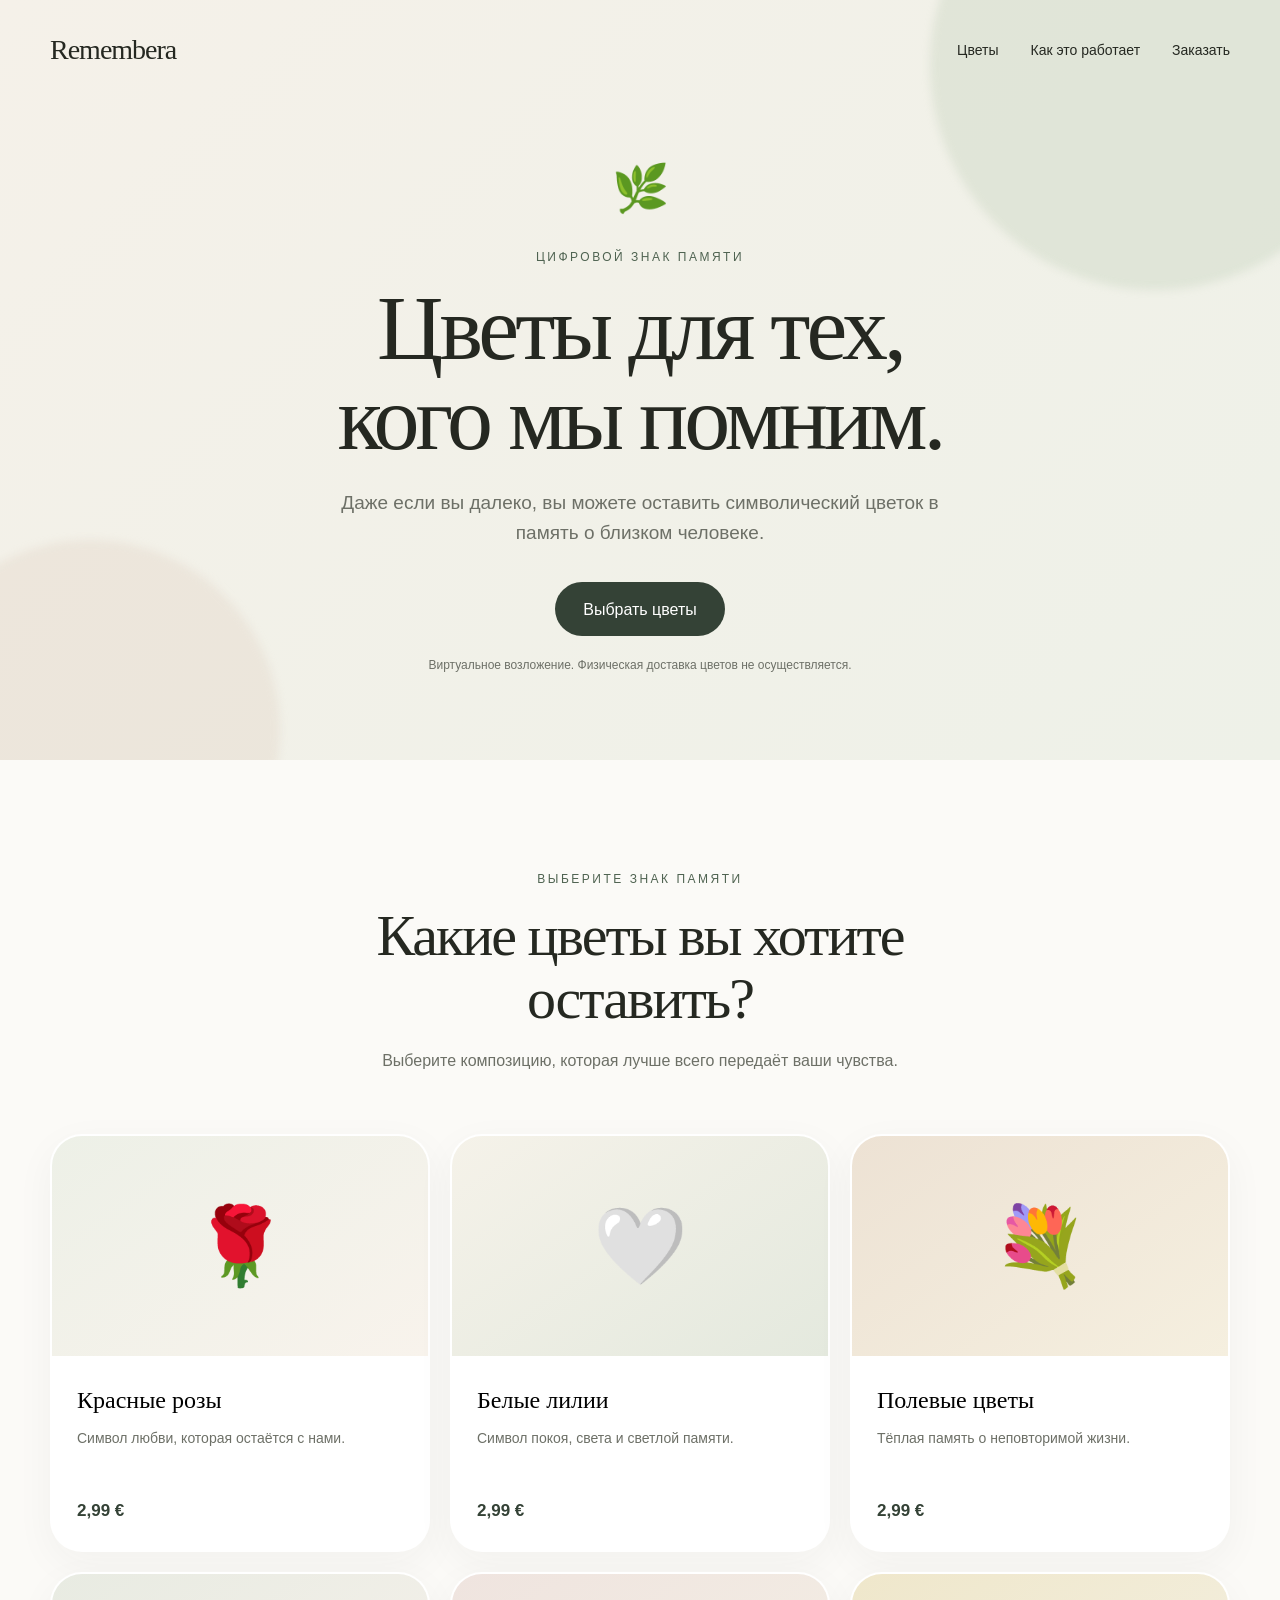
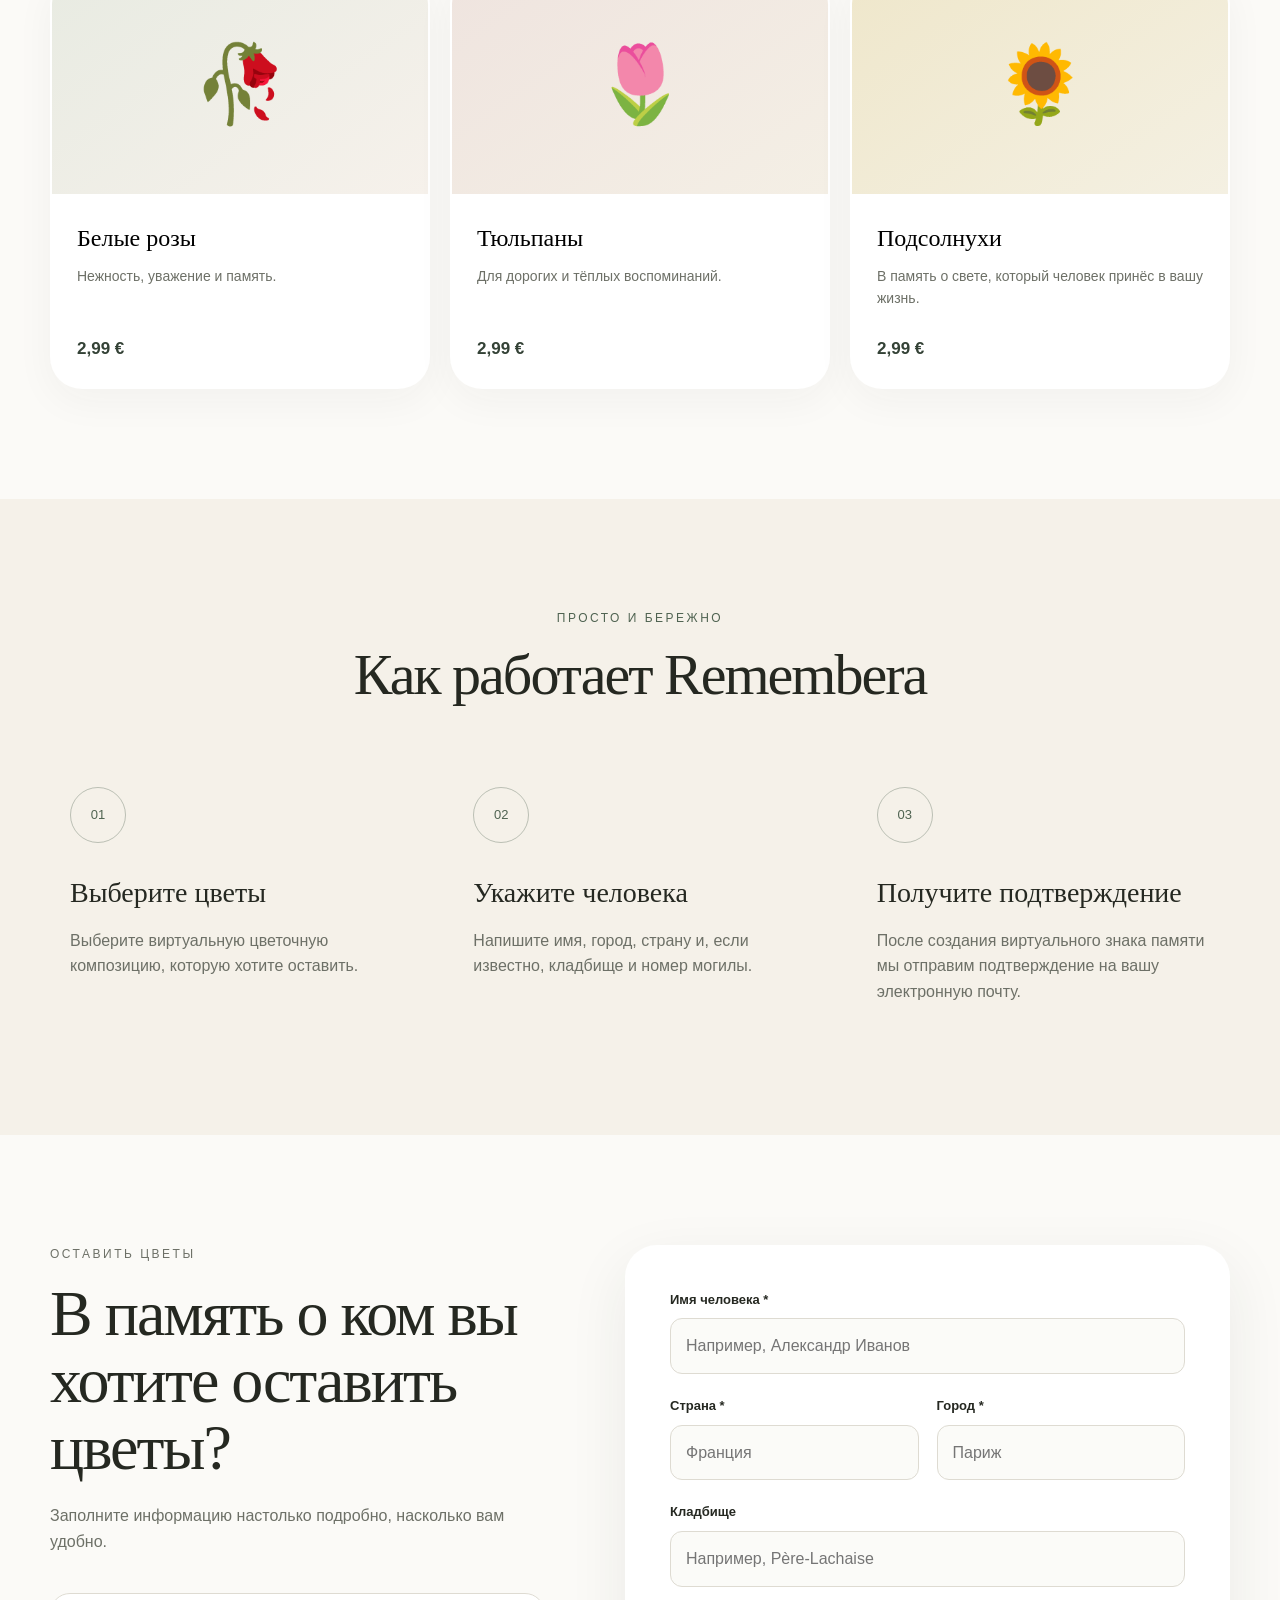
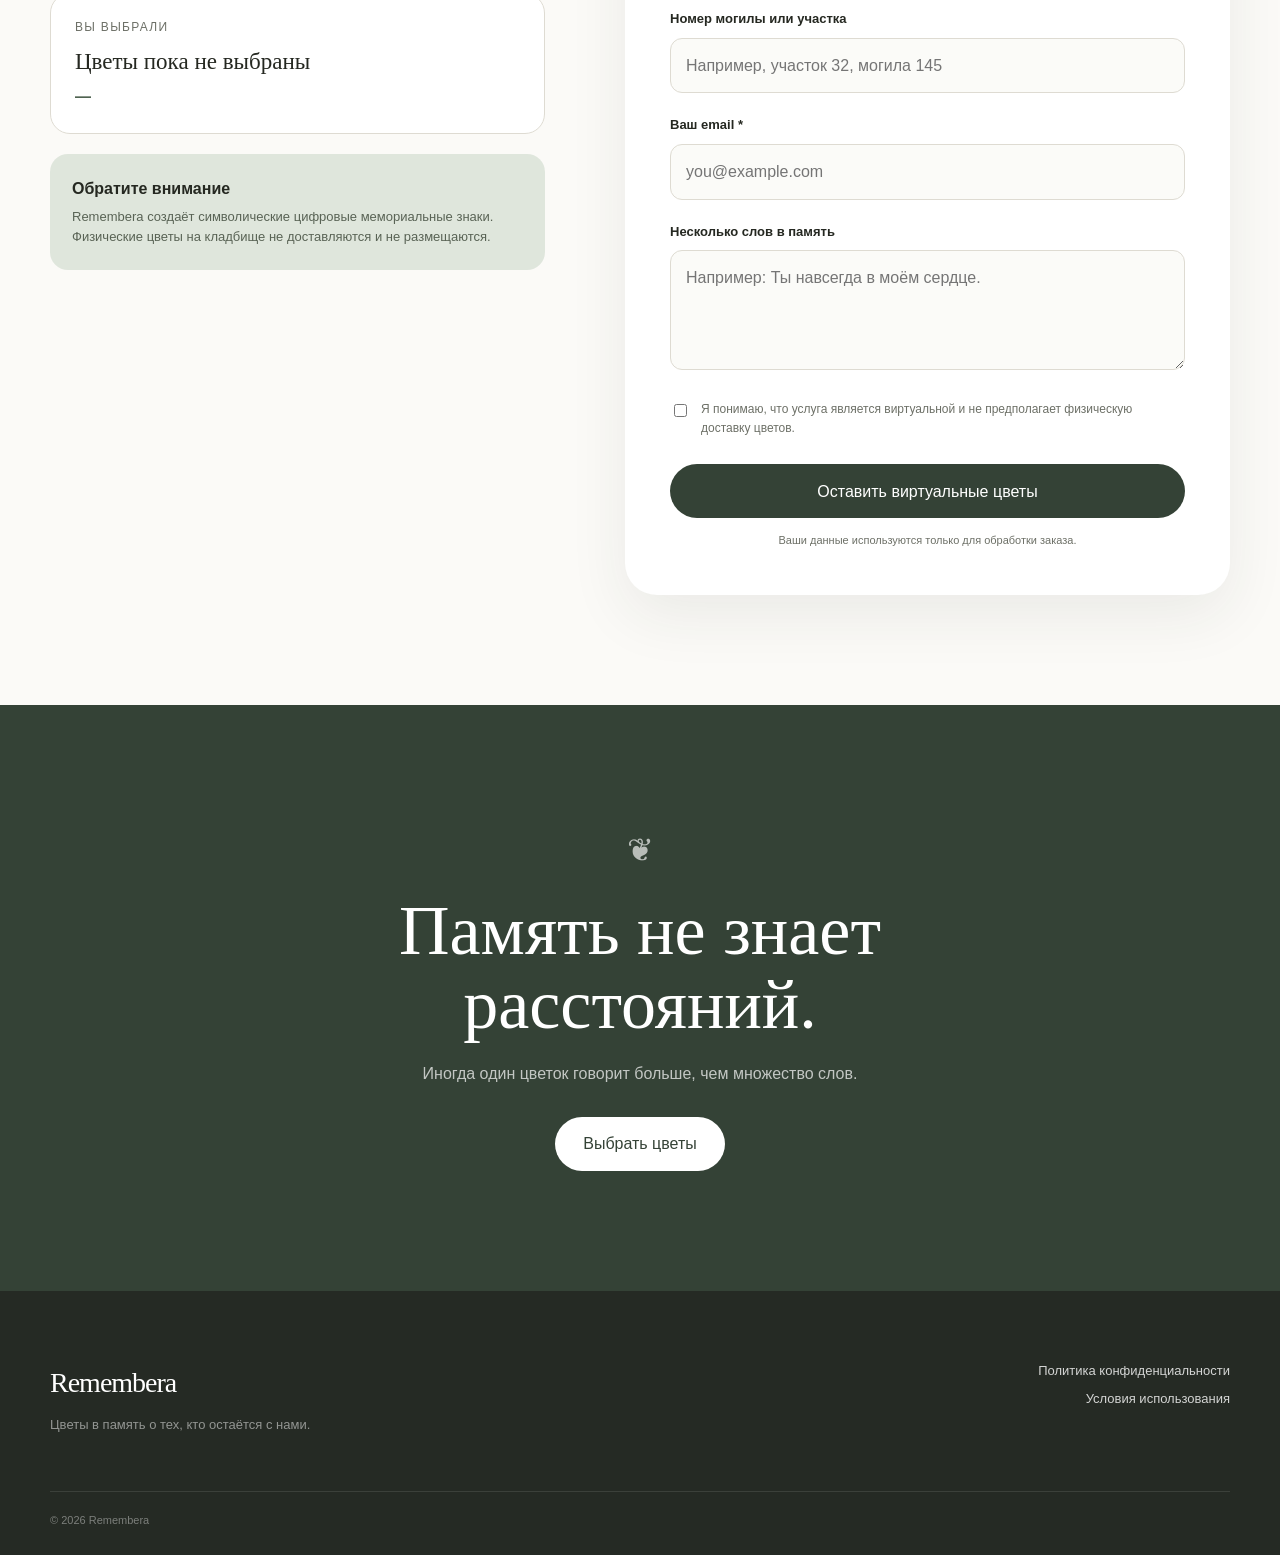
==== index.html @ fdd03541 "Add files via upload" ====
<!DOCTYPE html>
<html lang="ru">
<head>
  <meta charset="UTF-8">
  <meta name="viewport" content="width=device-width, initial-scale=1.0">

  <meta
    name="description"
    content="Remembera — виртуальные цветы в память о близких. Выберите цветы, укажите место захоронения и создайте цифровой знак памяти."
  >

  <title>Remembera — цветы в память</title>

  <link rel="stylesheet" href="style.css">
</head>

<body>

<header class="header">
  <div class="container header-inner">

    <a href="#" class="logo">
      Remembera
    </a>

    <nav class="nav">
      <a href="#flowers">Цветы</a>
      <a href="#how">Как это работает</a>
      <a href="#order">Заказать</a>
    </nav>

  </div>
</header>


<main>

  <!-- HERO -->

  <section class="hero">

    <div class="hero-decoration hero-decoration-one"></div>
    <div class="hero-decoration hero-decoration-two"></div>

    <div class="container hero-content">

      <div class="hero-flower">
        🌿
      </div>

      <p class="eyebrow">
        Цифровой знак памяти
      </p>

      <h1>
        Цветы для тех,<br>
        кого мы помним.
      </h1>

      <p class="hero-text">
        Даже если вы далеко, вы можете оставить символический цветок
        в память о близком человеке.
      </p>

      <a href="#flowers" class="button button-primary">
        Выбрать цветы
      </a>

      <p class="hero-note">
        Виртуальное возложение. Физическая доставка цветов не осуществляется.
      </p>

    </div>

  </section>


  <!-- FLOWERS -->

  <section class="section flowers-section" id="flowers">

    <div class="container">

      <div class="section-heading">

        <p class="eyebrow">
          Выберите знак памяти
        </p>

        <h2>
          Какие цветы вы хотите оставить?
        </h2>

        <p>
          Выберите композицию, которая лучше всего передаёт ваши чувства.
        </p>

      </div>


      <div class="flowers-grid">

        <button
          class="flower-card"
          data-flower="Красные розы"
          data-price="2.99"
          type="button"
        >

          <div class="flower-image rose">
            🌹
          </div>

          <div class="flower-card-content">

            <h3>
              Красные розы
            </h3>

            <p>
              Символ любви, которая остаётся с нами.
            </p>

            <span class="price">
              2,99 €
            </span>

          </div>

        </button>


        <button
          class="flower-card"
          data-flower="Белые лилии"
          data-price="2.99"
          type="button"
        >

          <div class="flower-image">
            🤍
          </div>

          <div class="flower-card-content">

            <h3>
              Белые лилии
            </h3>

            <p>
              Символ покоя, света и светлой памяти.
            </p>

            <span class="price">
              2,99 €
            </span>

          </div>

        </button>


        <button
          class="flower-card"
          data-flower="Полевые цветы"
          data-price="2.99"
          type="button"
        >

          <div class="flower-image">
            💐
          </div>

          <div class="flower-card-content">

            <h3>
              Полевые цветы
            </h3>

            <p>
              Тёплая память о неповторимой жизни.
            </p>

            <span class="price">
              2,99 €
            </span>

          </div>

        </button>


        <button
          class="flower-card"
          data-flower="Белые розы"
          data-price="2.99"
          type="button"
        >

          <div class="flower-image">
            🥀
          </div>

          <div class="flower-card-content">

            <h3>
              Белые розы
            </h3>

            <p>
              Нежность, уважение и память.
            </p>

            <span class="price">
              2,99 €
            </span>

          </div>

        </button>


        <button
          class="flower-card"
          data-flower="Тюльпаны"
          data-price="2.99"
          type="button"
        >

          <div class="flower-image">
            🌷
          </div>

          <div class="flower-card-content">

            <h3>
              Тюльпаны
            </h3>

            <p>
              Для дорогих и тёплых воспоминаний.
            </p>

            <span class="price">
              2,99 €
            </span>

          </div>

        </button>


        <button
          class="flower-card"
          data-flower="Подсолнухи"
          data-price="2.99"
          type="button"
        >

          <div class="flower-image">
            🌻
          </div>

          <div class="flower-card-content">

            <h3>
              Подсолнухи
            </h3>

            <p>
              В память о свете, который человек принёс в вашу жизнь.
            </p>

            <span class="price">
              2,99 €
            </span>

          </div>

        </button>

      </div>

    </div>

  </section>


  <!-- HOW IT WORKS -->

  <section class="section how-section" id="how">

    <div class="container">

      <div class="section-heading">

        <p class="eyebrow">
          Просто и бережно
        </p>

        <h2>
          Как работает Remembera
        </h2>

      </div>


      <div class="steps">

        <div class="step">

          <div class="step-number">
            01
          </div>

          <h3>
            Выберите цветы
          </h3>

          <p>
            Выберите виртуальную цветочную композицию,
            которую хотите оставить.
          </p>

        </div>


        <div class="step">

          <div class="step-number">
            02
          </div>

          <h3>
            Укажите человека
          </h3>

          <p>
            Напишите имя, город, страну и,
            если известно, кладбище и номер могилы.
          </p>

        </div>


        <div class="step">

          <div class="step-number">
            03
          </div>

          <h3>
            Получите подтверждение
          </h3>

          <p>
            После создания виртуального знака памяти
            мы отправим подтверждение на вашу электронную почту.
          </p>

        </div>

      </div>

    </div>

  </section>


  <!-- ORDER -->

  <section class="section order-section" id="order">

    <div class="container">

      <div class="order-wrapper">


        <div class="order-info">

          <p class="eyebrow">
            Оставить цветы
          </p>

          <h2>
            В память о ком вы хотите оставить цветы?
          </h2>

          <p>
            Заполните информацию настолько подробно,
            насколько вам удобно.
          </p>


          <div class="selected-summary">

            <span>
              Вы выбрали
            </span>

            <strong id="summaryFlower">
              Цветы пока не выбраны
            </strong>

            <span id="summaryPrice">
              —
            </span>

          </div>


          <div class="order-disclaimer">

            <strong>
              Обратите внимание
            </strong>

            <p>
              Remembera создаёт символические цифровые мемориальные знаки.
              Физические цветы на кладбище не доставляются и не размещаются.
            </p>

          </div>

        </div>


        <div class="form-card">

          <form
            id="orderForm"
            action="https://formspree.io/f/ВАШ_FORM_ID"
            method="POST"
          >

            <input
              type="hidden"
              name="Цветы"
              id="selectedFlowerInput"
            >

            <input
              type="hidden"
              name="Цена"
              id="selectedPriceInput"
            >


            <div class="form-group">

              <label for="personName">
                Имя человека *
              </label>

              <input
                type="text"
                id="personName"
                name="Имя захороненного"
                placeholder="Например, Александр Иванов"
                required
              >

            </div>


            <div class="form-row">

              <div class="form-group">

                <label for="country">
                  Страна *
                </label>

                <input
                  type="text"
                  id="country"
                  name="Страна"
                  placeholder="Франция"
                  required
                >

              </div>


              <div class="form-group">

                <label for="city">
                  Город *
                </label>

                <input
                  type="text"
                  id="city"
                  name="Город"
                  placeholder="Париж"
                  required
                >

              </div>

            </div>


            <div class="form-group">

              <label for="cemetery">
                Кладбище
              </label>

              <input
                type="text"
                id="cemetery"
                name="Кладбище"
                placeholder="Например, Père-Lachaise"
              >

            </div>


            <div class="form-group">

              <label for="grave">
                Номер могилы или участка
              </label>

              <input
                type="text"
                id="grave"
                name="Номер могилы"
                placeholder="Например, участок 32, могила 145"
              >

            </div>


            <div class="form-group">

              <label for="email">
                Ваш email *
              </label>

              <input
                type="email"
                id="email"
                name="Email заказчика"
                placeholder="you@example.com"
                required
              >

            </div>


            <div class="form-group">

              <label for="message">
                Несколько слов в память
              </label>

              <textarea
                id="message"
                name="Послание"
                placeholder="Например: Ты навсегда в моём сердце."
              ></textarea>

            </div>


            <label class="checkbox">

              <input
                type="checkbox"
                id="agreement"
                required
              >

              <span>
                Я понимаю, что услуга является виртуальной
                и не предполагает физическую доставку цветов.
              </span>

            </label>


            <button
              type="submit"
              class="button button-submit"
              id="submitButton"
            >
              Оставить виртуальные цветы
            </button>


            <p class="form-security">
              Ваши данные используются только для обработки заказа.
            </p>

          </form>


          <div
            class="success-message"
            id="successMessage"
          >

            <div class="success-icon">
              🌿
            </div>

            <h3>
              Ваш знак памяти принят
            </h3>

            <p>
              Спасибо. Мы получили ваш запрос и отправим
              подтверждение на указанную электронную почту.
            </p>

            <button
              class="button button-primary"
              id="newOrderButton"
              type="button"
            >
              Оставить ещё цветы
            </button>

          </div>

        </div>

      </div>

    </div>

  </section>


  <!-- FINAL CTA -->

  <section class="final-section">

    <div class="container final-content">

      <div class="final-symbol">
        ❦
      </div>

      <h2>
        Память не знает расстояний.
      </h2>

      <p>
        Иногда один цветок говорит больше, чем множество слов.
      </p>

      <a
        href="#flowers"
        class="button button-light"
      >
        Выбрать цветы
      </a>

    </div>

  </section>

</main>


<footer class="footer">

  <div class="container footer-inner">

    <div>

      <a href="#" class="logo footer-logo">
        Remembera
      </a>

      <p>
        Цветы в память о тех, кто остаётся с нами.
      </p>

    </div>


    <div class="footer-links">

      <a href="privacy.html">
        Политика конфиденциальности
      </a>

      <a href="terms.html">
        Условия использования
      </a>

    </div>

  </div>


  <div class="container copyright">

    © <span id="currentYear"></span> Remembera

  </div>

</footer>


<script src="script.js"></script>

</body>
</html>
---- style.css ----
:root {
  --background: #f5f1e9;
  --background-light: #fbfaf7;
  --card: #ffffff;

  --text: #252821;
  --text-light: #6d7067;

  --green: #4f6351;
  --green-dark: #344236;
  --green-soft: #dfe6dc;

  --border: #dedbd2;

  --radius-large: 32px;
  --radius-medium: 22px;
  --radius-small: 12px;

  --shadow:
    0 20px 60px rgba(43, 48, 39, 0.08);
}


/* RESET */

* {
  box-sizing: border-box;
}


html {
  scroll-behavior: smooth;
}


body {
  margin: 0;
  font-family:
    -apple-system,
    BlinkMacSystemFont,
    "Segoe UI",
    sans-serif;

  background: var(--background-light);
  color: var(--text);
  line-height: 1.6;
}


button,
input,
textarea {
  font: inherit;
}


button {
  border: none;
}


a {
  color: inherit;
  text-decoration: none;
}


img {
  max-width: 100%;
}


.container {
  width: min(1180px, calc(100% - 40px));
  margin: 0 auto;
}


/* HEADER */

.header {
  position: absolute;
  top: 0;
  left: 0;

  width: 100%;

  padding: 28px 0;

  z-index: 20;
}


.header-inner {
  display: flex;
  align-items: center;
  justify-content: space-between;
}


.logo {
  font-family: Georgia, serif;

  font-size: 28px;
  font-weight: 500;

  letter-spacing: -1px;
}


.nav {
  display: flex;
  gap: 32px;

  font-size: 14px;
}


.nav a {
  transition: opacity 0.2s ease;
}


.nav a:hover {
  opacity: 0.55;
}


/* HERO */

.hero {
  min-height: 760px;

  display: flex;
  align-items: center;

  position: relative;

  overflow: hidden;

  background:
    linear-gradient(
      135deg,
      #f5f1e9 0%,
      #eef1e8 100%
    );
}


.hero-content {
  text-align: center;

  position: relative;

  z-index: 3;

  padding-top: 80px;
}


.hero-flower {
  font-size: 46px;

  margin-bottom: 22px;
}


.eyebrow {
  margin: 0 0 16px;

  text-transform: uppercase;

  font-size: 12px;

  letter-spacing: 2.5px;

  color: var(--green);
}


.hero h1 {
  max-width: 900px;

  margin:
    0 auto
    24px;

  font-family: Georgia, serif;

  font-size: clamp(
    52px,
    8vw,
    92px
  );

  font-weight: 400;

  line-height: 0.98;

  letter-spacing: -4px;
}


.hero-text {
  max-width: 620px;

  margin:
    0 auto
    34px;

  color: var(--text-light);

  font-size: 19px;
}


.hero-note {
  margin-top: 20px;

  font-size: 12px;

  color: var(--text-light);
}


.hero-decoration {
  position: absolute;

  border-radius: 50%;

  filter: blur(4px);
}


.hero-decoration-one {
  width: 450px;
  height: 450px;

  background: rgba(
    177,
    194,
    167,
    0.25
  );

  top: -160px;
  right: -100px;
}


.hero-decoration-two {
  width: 380px;
  height: 380px;

  background: rgba(
    218,
    198,
    179,
    0.24
  );

  bottom: -160px;
  left: -100px;
}


/* BUTTONS */

.button {
  display: inline-flex;

  align-items: center;
  justify-content: center;

  min-height: 54px;

  padding: 0 28px;

  border-radius: 100px;

  cursor: pointer;

  font-weight: 500;

  transition:
    transform 0.2s ease,
    background 0.2s ease,
    opacity 0.2s ease;
}


.button:hover {
  transform: translateY(-2px);
}


.button-primary {
  background: var(--green-dark);
  color: white;
}


.button-light {
  background: white;
  color: var(--green-dark);
}


/* GENERAL SECTION */

.section {
  padding: 110px 0;
}


.section-heading {
  max-width: 680px;

  margin:
    0 auto
    60px;

  text-align: center;
}


.section-heading h2 {
  margin: 0 0 18px;

  font-family: Georgia, serif;

  font-weight: 400;

  font-size: clamp(
    38px,
    5vw,
    58px
  );

  line-height: 1.08;

  letter-spacing: -2px;
}


.section-heading > p:last-child {
  margin: 0;

  color: var(--text-light);
}


/* FLOWERS */

.flowers-section {
  background: var(--background-light);
}


.flowers-grid {
  display: grid;

  grid-template-columns:
    repeat(3, 1fr);

  gap: 20px;
}


.flower-card {
  background: var(--card);

  border-radius: var(--radius-large);

  border: 2px solid transparent;

  padding: 0;

  overflow: hidden;

  text-align: left;

  cursor: pointer;

  box-shadow:
    0 12px 40px
    rgba(40, 43, 35, 0.045);

  transition:
    transform 0.25s ease,
    border 0.25s ease,
    box-shadow 0.25s ease;
}


.flower-card:hover {
  transform: translateY(-5px);

  box-shadow: var(--shadow);
}


.flower-card.selected {
  border-color: var(--green);
}


.flower-image {
  height: 220px;

  display: flex;

  align-items: center;
  justify-content: center;

  background:
    linear-gradient(
      145deg,
      #edf0e7,
      #f8f3ec
    );

  font-size: 76px;
}


.flower-card:nth-child(2)
.flower-image {
  background:
    linear-gradient(
      145deg,
      #f5f2e9,
      #e4e9de
    );
}


.flower-card:nth-child(3)
.flower-image {
  background:
    linear-gradient(
      145deg,
      #ede2d4,
      #f5efdf
    );
}


.flower-card:nth-child(4)
.flower-image {
  background:
    linear-gradient(
      145deg,
      #e8ebe2,
      #f6f1eb
    );
}


.flower-card:nth-child(5)
.flower-image {
  background:
    linear-gradient(
      145deg,
      #efe4df,
      #f4efe5
    );
}


.flower-card:nth-child(6)
.flower-image {
  background:
    linear-gradient(
      145deg,
      #efe7cb,
      #f4f0e2
    );
}


.flower-card-content {
  padding: 25px;
}


.flower-card-content h3 {
  margin: 0 0 8px;

  font-family: Georgia, serif;

  font-size: 24px;

  font-weight: 400;
}


.flower-card-content p {
  min-height: 52px;

  margin:
    0 0
    18px;

  color: var(--text-light);

  font-size: 14px;
}


.price {
  color: var(--green-dark);

  font-size: 17px;

  font-weight: 600;
}


/* HOW */

.how-section {
  background: var(--background);
}


.steps {
  display: grid;

  grid-template-columns:
    repeat(3, 1fr);

  gap: 30px;
}


.step {
  padding: 20px;
}


.step-number {
  width: 56px;
  height: 56px;

  border: 1px solid
    rgba(79, 99, 81, 0.35);

  border-radius: 50%;

  display: flex;

  align-items: center;
  justify-content: center;

  margin-bottom: 28px;

  color: var(--green);

  font-size: 13px;
}


.step h3 {
  margin: 0 0 12px;

  font-family: Georgia, serif;

  font-size: 28px;

  font-weight: 400;
}


.step p {
  margin: 0;

  color: var(--text-light);
}


/* ORDER */

.order-section {
  background: var(--background-light);
}


.order-wrapper {
  display: grid;

  grid-template-columns:
    0.9fr 1.1fr;

  gap: 80px;

  align-items: start;
}


.order-info {
  position: sticky;

  top: 50px;
}


.order-info h2 {
  margin: 0 0 22px;

  font-family: Georgia, serif;

  font-size: clamp(
    42px,
    5vw,
    64px
  );

  line-height: 1.05;

  font-weight: 400;

  letter-spacing: -2px;
}


.order-info > p {
  color: var(--text-light);
}


.selected-summary {
  margin-top: 38px;

  padding: 24px;

  border: 1px solid var(--border);

  border-radius: 20px;

  display: flex;
  flex-direction: column;

  background: white;
}


.selected-summary span:first-child {
  color: var(--text-light);

  font-size: 12px;

  text-transform: uppercase;

  letter-spacing: 1.3px;
}


.selected-summary strong {
  margin:
    7px 0
    3px;

  font-family: Georgia, serif;

  font-size: 23px;

  font-weight: 400;
}


.selected-summary span:last-child {
  color: var(--green);

  font-weight: 600;
}


.order-disclaimer {
  margin-top: 20px;

  padding: 22px;

  border-radius: 18px;

  background: var(--green-soft);
}


.order-disclaimer strong {
  display: block;

  margin-bottom: 5px;
}


.order-disclaimer p {
  margin: 0;

  font-size: 13px;

  color: #596355;
}


/* FORM */

.form-card {
  padding: 45px;

  border-radius: var(--radius-large);

  background: white;

  box-shadow: var(--shadow);
}


.form-group {
  margin-bottom: 22px;
}


.form-row {
  display: grid;

  grid-template-columns:
    1fr 1fr;

  gap: 18px;
}


.form-group label {
  display: block;

  margin-bottom: 8px;

  font-size: 13px;

  font-weight: 600;
}


.form-group input,
.form-group textarea {
  width: 100%;

  border: 1px solid var(--border);

  border-radius: var(--radius-small);

  background: #fbfbf8;

  padding: 14px 15px;

  outline: none;

  transition:
    border 0.2s ease,
    box-shadow 0.2s ease;
}


.form-group textarea {
  min-height: 120px;

  resize: vertical;
}


.form-group input:focus,
.form-group textarea:focus {
  border-color: var(--green);

  box-shadow:
    0 0 0 3px
    rgba(79, 99, 81, 0.09);
}


.checkbox {
  display: flex;

  align-items: flex-start;

  gap: 11px;

  margin:
    10px 0
    26px;

  cursor: pointer;

  font-size: 12px;

  color: var(--text-light);
}


.checkbox input {
  margin-top: 4px;
}


.button-submit {
  width: 100%;

  background: var(--green-dark);

  color: white;
}


.button-submit:disabled {
  opacity: 0.5;

  cursor: not-allowed;
}


.form-security {
  margin:
    14px 0
    0;

  text-align: center;

  color: var(--text-light);

  font-size: 11px;
}


/* SUCCESS */

.success-message {
  display: none;

  text-align: center;

  padding:
    55px 10px;
}


.success-message.visible {
  display: block;
}


.success-icon {
  font-size: 58px;

  margin-bottom: 20px;
}


.success-message h3 {
  margin:
    0 0
    15px;

  font-family: Georgia, serif;

  font-size: 36px;

  font-weight: 400;
}


.success-message p {
  max-width: 420px;

  margin:
    0 auto
    28px;

  color: var(--text-light);
}


/* FINAL */

.final-section {
  padding: 120px 0;

  background: var(--green-dark);

  color: white;
}


.final-content {
  max-width: 760px;

  text-align: center;
}


.final-symbol {
  margin-bottom: 18px;

  font-size: 32px;

  opacity: 0.65;
}


.final-content h2 {
  margin:
    0 0
    20px;

  font-family: Georgia, serif;

  font-size: clamp(
    44px,
    6vw,
    70px
  );

  font-weight: 400;

  line-height: 1.05;
}


.final-content p {
  margin:
    0 0
    30px;

  color:
    rgba(255,255,255,.7);
}


/* FOOTER */

.footer {
  padding:
    70px 0
    25px;

  background: #252a24;

  color:
    rgba(255,255,255,.8);
}


.footer-inner {
  display: flex;

  justify-content: space-between;

  gap: 40px;
}


.footer-logo {
  color: white;
}


.footer-inner p {
  margin:
    10px 0
    0;

  color:
    rgba(255,255,255,.5);

  font-size: 13px;
}


.footer-links {
  display: flex;

  flex-direction: column;

  align-items: flex-end;

  gap: 8px;

  font-size: 13px;
}


.footer-links a:hover {
  color: white;
}


.copyright {
  margin-top: 55px;

  padding-top: 20px;

  border-top:
    1px solid
    rgba(255,255,255,.1);

  font-size: 11px;

  color:
    rgba(255,255,255,.4);
}


/* LEGAL PAGES */

.legal-page {
  min-height: 100vh;

  padding:
    130px 0
    100px;
}


.legal-content {
  max-width: 780px;
}


.legal-content h1 {
  font-family: Georgia, serif;

  font-size: 54px;

  font-weight: 400;

  line-height: 1.05;
}


.legal-content h2 {
  margin-top: 45px;

  font-family: Georgia, serif;

  font-weight: 400;
}


.legal-content p,
.legal-content li {
  color: var(--text-light);
}


/* RESPONSIVE */

@media (max-width: 900px) {

  .flowers-grid {
    grid-template-columns:
      repeat(2, 1fr);
  }


  .steps {
    grid-template-columns: 1fr;
  }


  .order-wrapper {
    grid-template-columns: 1fr;

    gap: 50px;
  }


  .order-info {
    position: static;
  }

}


@media (max-width: 650px) {

  .container {
    width:
      min(
        100% - 28px,
        1180px
      );
  }


  .header {
    padding: 20px 0;
  }


  .nav {
    display: none;
  }


  .hero {
    min-height: 690px;
  }


  .hero h1 {
    letter-spacing: -2px;
  }


  .hero-text {
    font-size: 17px;
  }


  .section {
    padding: 80px 0;
  }


  .flowers-grid {
    grid-template-columns: 1fr;
  }


  .flower-image {
    height: 190px;
  }


  .form-card {
    padding: 25px 20px;
  }


  .form-row {
    grid-template-columns: 1fr;

    gap: 0;
  }


  .footer-inner {
    flex-direction: column;
  }


  .footer-links {
    align-items: flex-start;
  }

}
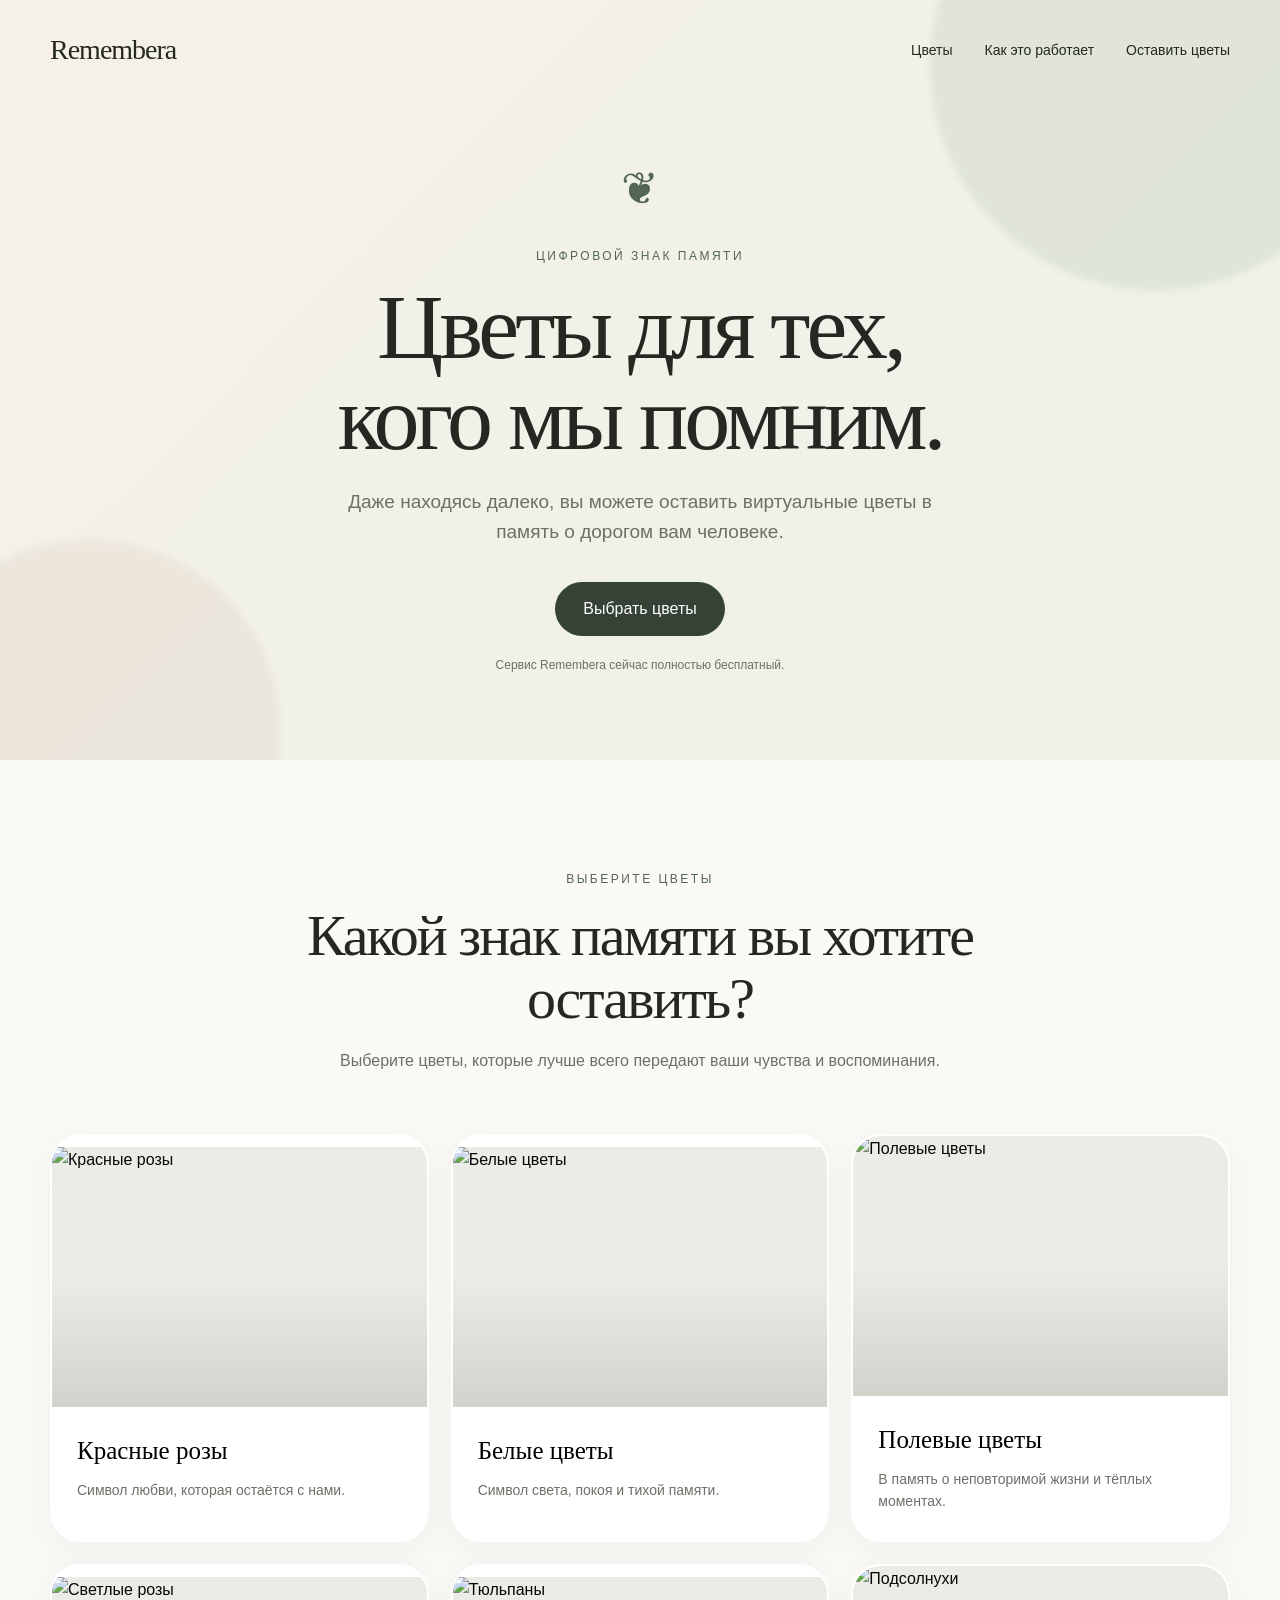
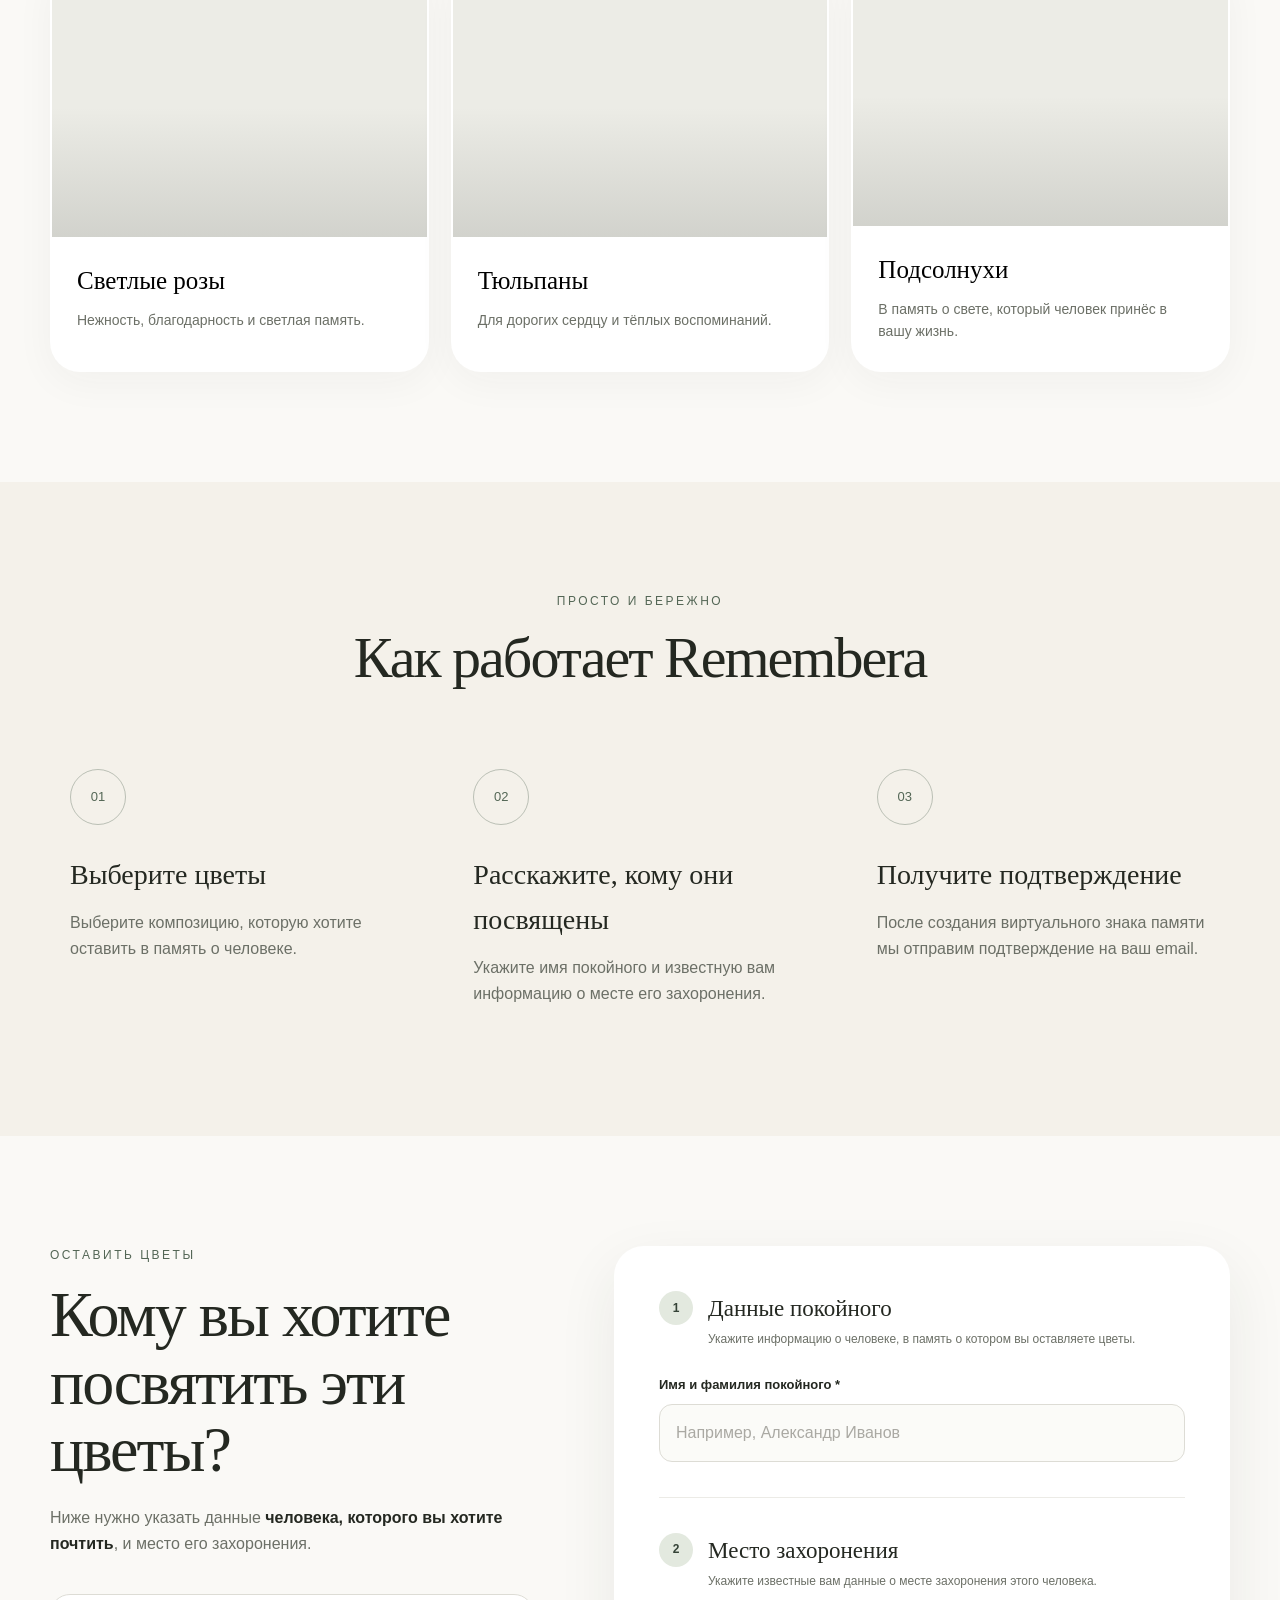
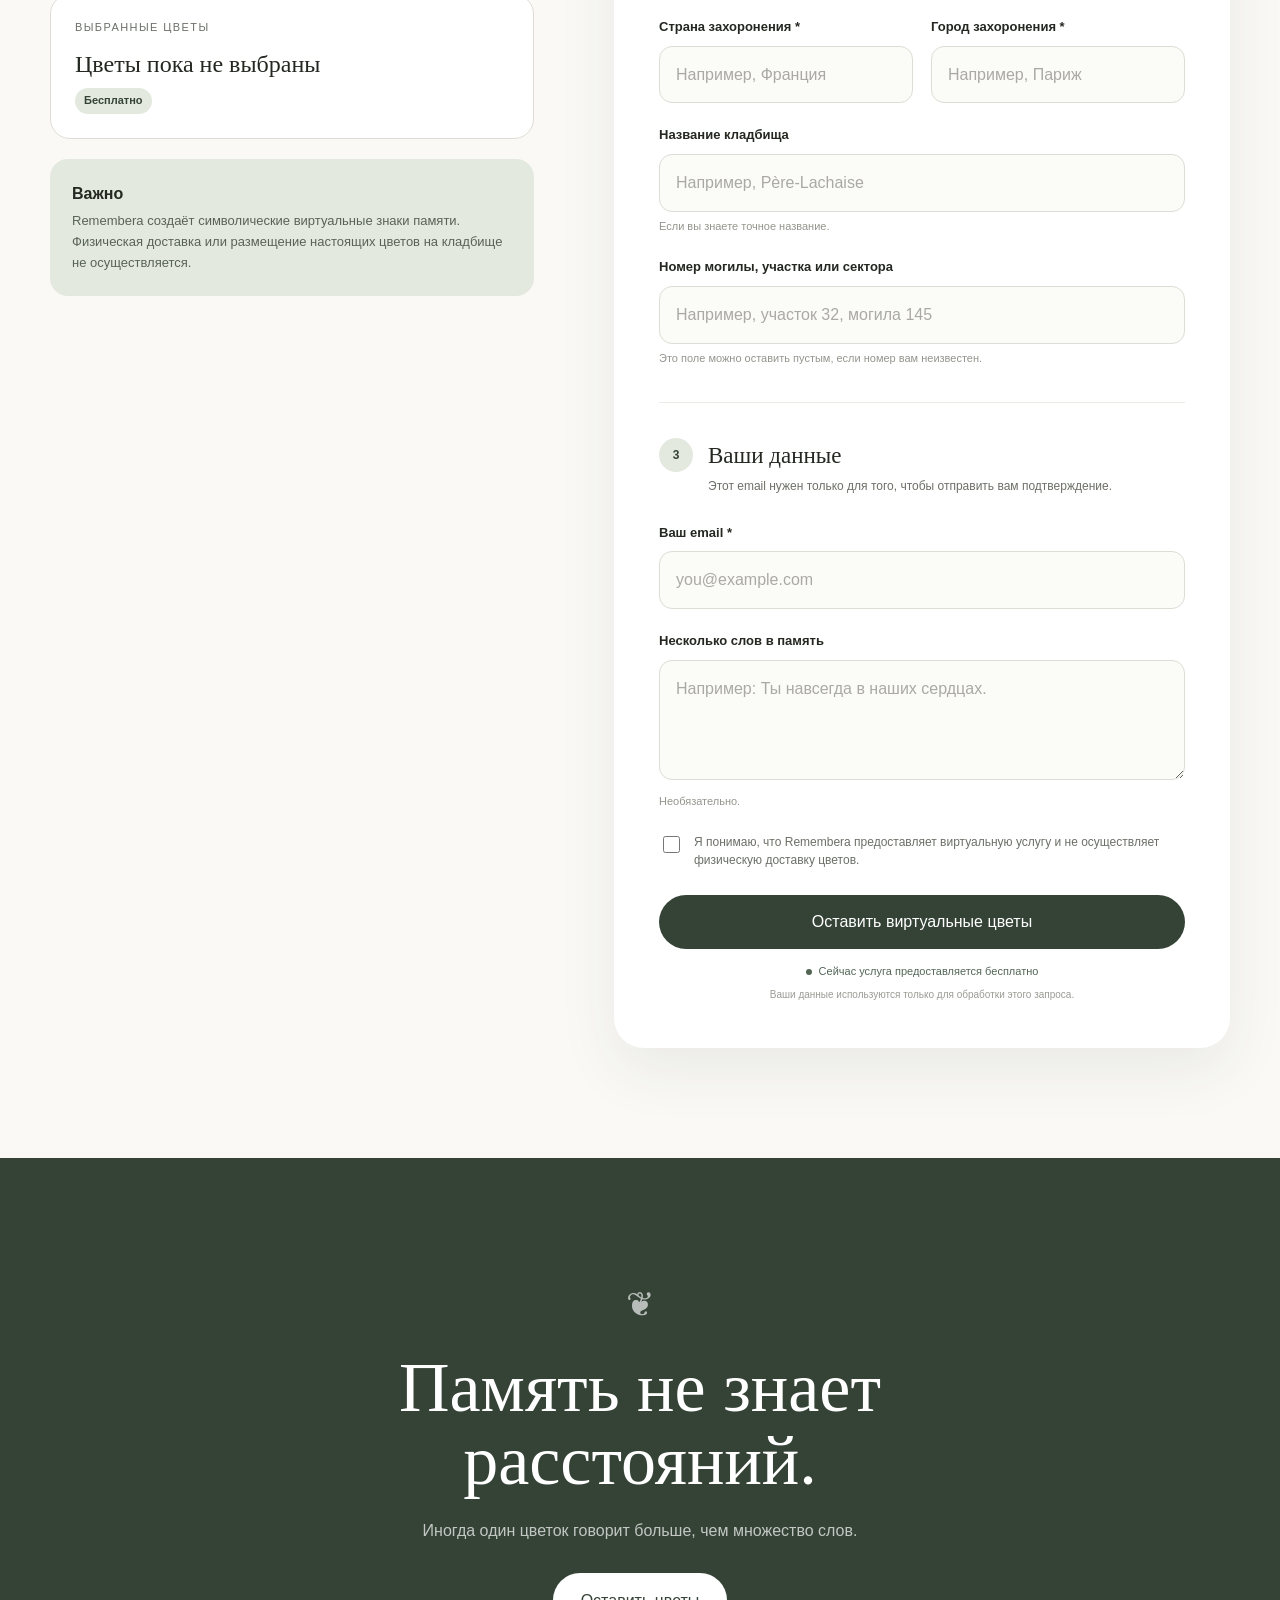
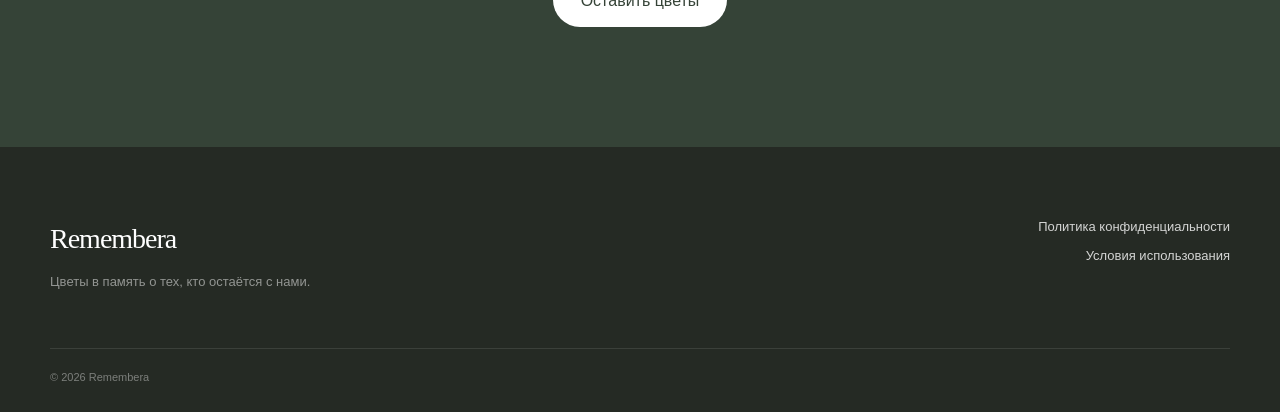
==== commit b1311453: "Add files via upload" ====
--- a/index.html
+++ b/index.html
@@ -1,686 +1,957 @@
 <!DOCTYPE html>
 <html lang="ru">
+
 <head>
+
   <meta charset="UTF-8">
-  <meta name="viewport" content="width=device-width, initial-scale=1.0">
+
+  <meta
+    name="viewport"
+    content="width=device-width, initial-scale=1.0"
+  >
 
   <meta
     name="description"
-    content="Remembera — виртуальные цветы в память о близких. Выберите цветы, укажите место захоронения и создайте цифровой знак памяти."
+    content="Remembera — виртуальные цветы в память о близких. Выберите цветы и оставьте символический знак памяти."
   >
 
-  <title>Remembera — цветы в память</title>
-
-  <link rel="stylesheet" href="style.css">
+  <title>
+    Remembera — цветы в память
+  </title>
+
+  <link
+    rel="stylesheet"
+    href="style.css"
+  >
+
 </head>
 
+
 <body>
 
+
+<!-- HEADER -->
+
 <header class="header">
+
   <div class="container header-inner">
 
-    <a href="#" class="logo">
+    <a
+      href="#"
+      class="logo"
+    >
       Remembera
     </a>
 
+
     <nav class="nav">
-      <a href="#flowers">Цветы</a>
-      <a href="#how">Как это работает</a>
-      <a href="#order">Заказать</a>
+
+      <a href="#flowers">
+        Цветы
+      </a>
+
+      <a href="#how">
+        Как это работает
+      </a>
+
+      <a href="#order">
+        Оставить цветы
+      </a>
+
     </nav>
 
   </div>
+
 </header>
 
 
+
 <main>
 
-  <!-- HERO -->
-
-  <section class="hero">
-
-    <div class="hero-decoration hero-decoration-one"></div>
-    <div class="hero-decoration hero-decoration-two"></div>
-
-    <div class="container hero-content">
-
-      <div class="hero-flower">
-        🌿
+
+<!-- HERO -->
+
+<section class="hero">
+
+  <div class="hero-decoration hero-decoration-one"></div>
+
+  <div class="hero-decoration hero-decoration-two"></div>
+
+
+  <div class="container hero-content">
+
+    <div class="hero-symbol">
+      ❦
+    </div>
+
+    <p class="eyebrow">
+      Цифровой знак памяти
+    </p>
+
+    <h1>
+      Цветы для тех,<br>
+      кого мы помним.
+    </h1>
+
+    <p class="hero-text">
+      Даже находясь далеко, вы можете оставить
+      виртуальные цветы в память о дорогом вам человеке.
+    </p>
+
+    <a
+      href="#flowers"
+      class="button button-primary"
+    >
+      Выбрать цветы
+    </a>
+
+
+    <p class="hero-note">
+      Сервис Remembera сейчас полностью бесплатный.
+    </p>
+
+  </div>
+
+</section>
+
+
+
+<!-- FLOWERS -->
+
+<section
+  class="section flowers-section"
+  id="flowers"
+>
+
+  <div class="container">
+
+
+    <div class="section-heading">
+
+      <p class="eyebrow">
+        Выберите цветы
+      </p>
+
+      <h2>
+        Какой знак памяти вы хотите оставить?
+      </h2>
+
+      <p>
+        Выберите цветы, которые лучше всего
+        передают ваши чувства и воспоминания.
+      </p>
+
+    </div>
+
+
+
+    <div class="flowers-grid">
+
+
+      <!-- ROSES -->
+
+      <button
+        class="flower-card"
+        data-flower="Красные розы"
+        type="button"
+      >
+
+        <div class="flower-photo">
+
+          <img
+            src="https://images.unsplash.com/photo-1518895949257-7621c3c786d7?auto=format&fit=crop&w=900&q=85"
+            alt="Красные розы"
+            loading="lazy"
+          >
+
+          <div class="selected-badge">
+            Выбрано
+          </div>
+
+        </div>
+
+
+        <div class="flower-card-content">
+
+          <h3>
+            Красные розы
+          </h3>
+
+          <p>
+            Символ любви, которая остаётся с нами.
+          </p>
+
+        </div>
+
+      </button>
+
+
+
+      <!-- WHITE FLOWERS -->
+
+      <button
+        class="flower-card"
+        data-flower="Белые цветы"
+        type="button"
+      >
+
+        <div class="flower-photo">
+
+          <img
+            src="https://images.unsplash.com/photo-1490750967868-88aa4486c946?auto=format&fit=crop&w=900&q=85"
+            alt="Белые цветы"
+            loading="lazy"
+          >
+
+          <div class="selected-badge">
+            Выбрано
+          </div>
+
+        </div>
+
+
+        <div class="flower-card-content">
+
+          <h3>
+            Белые цветы
+          </h3>
+
+          <p>
+            Символ света, покоя и тихой памяти.
+          </p>
+
+        </div>
+
+      </button>
+
+
+
+      <!-- WILDFLOWERS -->
+
+      <button
+        class="flower-card"
+        data-flower="Полевые цветы"
+        type="button"
+      >
+
+        <div class="flower-photo">
+
+          <img
+            src="https://images.unsplash.com/photo-1497250681960-ef046c08a56e?auto=format&fit=crop&w=900&q=85"
+            alt="Полевые цветы"
+            loading="lazy"
+          >
+
+          <div class="selected-badge">
+            Выбрано
+          </div>
+
+        </div>
+
+
+        <div class="flower-card-content">
+
+          <h3>
+            Полевые цветы
+          </h3>
+
+          <p>
+            В память о неповторимой жизни и тёплых моментах.
+          </p>
+
+        </div>
+
+      </button>
+
+
+
+      <!-- LIGHT ROSES -->
+
+      <button
+        class="flower-card"
+        data-flower="Светлые розы"
+        type="button"
+      >
+
+        <div class="flower-photo">
+
+          <img
+            src="https://images.unsplash.com/photo-1496062031456-07b8f162a322?auto=format&fit=crop&w=900&q=85"
+            alt="Светлые розы"
+            loading="lazy"
+          >
+
+          <div class="selected-badge">
+            Выбрано
+          </div>
+
+        </div>
+
+
+        <div class="flower-card-content">
+
+          <h3>
+            Светлые розы
+          </h3>
+
+          <p>
+            Нежность, благодарность и светлая память.
+          </p>
+
+        </div>
+
+      </button>
+
+
+
+      <!-- TULIPS -->
+
+      <button
+        class="flower-card"
+        data-flower="Тюльпаны"
+        type="button"
+      >
+
+        <div class="flower-photo">
+
+          <img
+            src="https://images.unsplash.com/photo-1520763185298-1b434c919102?auto=format&fit=crop&w=900&q=85"
+            alt="Тюльпаны"
+            loading="lazy"
+          >
+
+          <div class="selected-badge">
+            Выбрано
+          </div>
+
+        </div>
+
+
+        <div class="flower-card-content">
+
+          <h3>
+            Тюльпаны
+          </h3>
+
+          <p>
+            Для дорогих сердцу и тёплых воспоминаний.
+          </p>
+
+        </div>
+
+      </button>
+
+
+
+      <!-- SUNFLOWERS -->
+
+      <button
+        class="flower-card"
+        data-flower="Подсолнухи"
+        type="button"
+      >
+
+        <div class="flower-photo">
+
+          <img
+            src="https://images.unsplash.com/photo-1597848212624-a19eb35e2651?auto=format&fit=crop&w=900&q=85"
+            alt="Подсолнухи"
+            loading="lazy"
+          >
+
+          <div class="selected-badge">
+            Выбрано
+          </div>
+
+        </div>
+
+
+        <div class="flower-card-content">
+
+          <h3>
+            Подсолнухи
+          </h3>
+
+          <p>
+            В память о свете, который человек принёс в вашу жизнь.
+          </p>
+
+        </div>
+
+      </button>
+
+
+    </div>
+
+  </div>
+
+</section>
+
+
+
+<!-- HOW IT WORKS -->
+
+<section
+  class="section how-section"
+  id="how"
+>
+
+  <div class="container">
+
+
+    <div class="section-heading">
+
+      <p class="eyebrow">
+        Просто и бережно
+      </p>
+
+      <h2>
+        Как работает Remembera
+      </h2>
+
+    </div>
+
+
+
+    <div class="steps">
+
+
+      <div class="step">
+
+        <div class="step-number">
+          01
+        </div>
+
+        <h3>
+          Выберите цветы
+        </h3>
+
+        <p>
+          Выберите композицию,
+          которую хотите оставить в память о человеке.
+        </p>
+
       </div>
 
-      <p class="eyebrow">
-        Цифровой знак памяти
-      </p>
-
-      <h1>
-        Цветы для тех,<br>
-        кого мы помним.
-      </h1>
-
-      <p class="hero-text">
-        Даже если вы далеко, вы можете оставить символический цветок
-        в память о близком человеке.
-      </p>
-
-      <a href="#flowers" class="button button-primary">
-        Выбрать цветы
-      </a>
-
-      <p class="hero-note">
-        Виртуальное возложение. Физическая доставка цветов не осуществляется.
-      </p>
+
+
+      <div class="step">
+
+        <div class="step-number">
+          02
+        </div>
+
+        <h3>
+          Расскажите, кому они посвящены
+        </h3>
+
+        <p>
+          Укажите имя покойного и известную вам
+          информацию о месте его захоронения.
+        </p>
+
+      </div>
+
+
+
+      <div class="step">
+
+        <div class="step-number">
+          03
+        </div>
+
+        <h3>
+          Получите подтверждение
+        </h3>
+
+        <p>
+          После создания виртуального знака памяти
+          мы отправим подтверждение на ваш email.
+        </p>
+
+      </div>
+
 
     </div>
 
-  </section>
-
-
-  <!-- FLOWERS -->
-
-  <section class="section flowers-section" id="flowers">
-
-    <div class="container">
-
-      <div class="section-heading">
+  </div>
+
+</section>
+
+
+
+<!-- ORDER -->
+
+<section
+  class="section order-section"
+  id="order"
+>
+
+  <div class="container">
+
+
+    <div class="order-wrapper">
+
+
+      <!-- LEFT -->
+
+      <div class="order-info">
 
         <p class="eyebrow">
-          Выберите знак памяти
+          Оставить цветы
         </p>
 
         <h2>
-          Какие цветы вы хотите оставить?
+          Кому вы хотите посвятить эти цветы?
         </h2>
 
-        <p>
-          Выберите композицию, которая лучше всего передаёт ваши чувства.
+        <p class="order-description">
+          Ниже нужно указать данные
+          <strong>человека, которого вы хотите почтить</strong>,
+          и место его захоронения.
         </p>
 
+
+
+        <div class="selected-summary">
+
+          <span class="summary-label">
+            Выбранные цветы
+          </span>
+
+          <strong id="summaryFlower">
+            Цветы пока не выбраны
+          </strong>
+
+          <span class="free-label">
+            Бесплатно
+          </span>
+
+        </div>
+
+
+
+        <div class="order-disclaimer">
+
+          <strong>
+            Важно
+          </strong>
+
+          <p>
+            Remembera создаёт символические
+            виртуальные знаки памяти.
+            Физическая доставка или размещение
+            настоящих цветов на кладбище
+            не осуществляется.
+          </p>
+
+        </div>
+
       </div>
 
 
-      <div class="flowers-grid">
-
-        <button
-          class="flower-card"
-          data-flower="Красные розы"
-          data-price="2.99"
-          type="button"
+
+      <!-- FORM -->
+
+      <div class="form-card">
+
+
+        <form
+          id="orderForm"
+          action="https://formspree.io/f/ВАШ_FORM_ID"
+          method="POST"
         >
 
-          <div class="flower-image rose">
-            🌹
-          </div>
-
-          <div class="flower-card-content">
-
-            <h3>
-              Красные розы
-            </h3>
-
-            <p>
-              Символ любви, которая остаётся с нами.
-            </p>
-
-            <span class="price">
-              2,99 €
+
+          <input
+            type="hidden"
+            name="Выбранные цветы"
+            id="selectedFlowerInput"
+          >
+
+
+
+          <!-- DECEASED SECTION -->
+
+          <div class="form-section-heading">
+
+            <span class="form-section-number">
+              1
             </span>
 
-          </div>
-
-        </button>
-
-
-        <button
-          class="flower-card"
-          data-flower="Белые лилии"
-          data-price="2.99"
-          type="button"
-        >
-
-          <div class="flower-image">
-            🤍
-          </div>
-
-          <div class="flower-card-content">
-
-            <h3>
-              Белые лилии
-            </h3>
-
-            <p>
-              Символ покоя, света и светлой памяти.
-            </p>
-
-            <span class="price">
-              2,99 €
+            <div>
+
+              <h3>
+                Данные покойного
+              </h3>
+
+              <p>
+                Укажите информацию о человеке,
+                в память о котором вы оставляете цветы.
+              </p>
+
+            </div>
+
+          </div>
+
+
+
+          <div class="form-group">
+
+            <label for="personName">
+              Имя и фамилия покойного *
+            </label>
+
+            <input
+              type="text"
+              id="personName"
+              name="Имя покойного"
+              placeholder="Например, Александр Иванов"
+              required
+              autocomplete="off"
+            >
+
+          </div>
+
+
+
+          <div class="form-divider"></div>
+
+
+
+          <!-- BURIAL SECTION -->
+
+          <div class="form-section-heading">
+
+            <span class="form-section-number">
+              2
             </span>
 
-          </div>
-
-        </button>
-
-
-        <button
-          class="flower-card"
-          data-flower="Полевые цветы"
-          data-price="2.99"
-          type="button"
-        >
-
-          <div class="flower-image">
-            💐
-          </div>
-
-          <div class="flower-card-content">
-
-            <h3>
-              Полевые цветы
-            </h3>
-
-            <p>
-              Тёплая память о неповторимой жизни.
-            </p>
-
-            <span class="price">
-              2,99 €
-            </span>
-
-          </div>
-
-        </button>
-
-
-        <button
-          class="flower-card"
-          data-flower="Белые розы"
-          data-price="2.99"
-          type="button"
-        >
-
-          <div class="flower-image">
-            🥀
-          </div>
-
-          <div class="flower-card-content">
-
-            <h3>
-              Белые розы
-            </h3>
-
-            <p>
-              Нежность, уважение и память.
-            </p>
-
-            <span class="price">
-              2,99 €
-            </span>
-
-          </div>
-
-        </button>
-
-
-        <button
-          class="flower-card"
-          data-flower="Тюльпаны"
-          data-price="2.99"
-          type="button"
-        >
-
-          <div class="flower-image">
-            🌷
-          </div>
-
-          <div class="flower-card-content">
-
-            <h3>
-              Тюльпаны
-            </h3>
-
-            <p>
-              Для дорогих и тёплых воспоминаний.
-            </p>
-
-            <span class="price">
-              2,99 €
-            </span>
-
-          </div>
-
-        </button>
-
-
-        <button
-          class="flower-card"
-          data-flower="Подсолнухи"
-          data-price="2.99"
-          type="button"
-        >
-
-          <div class="flower-image">
-            🌻
-          </div>
-
-          <div class="flower-card-content">
-
-            <h3>
-              Подсолнухи
-            </h3>
-
-            <p>
-              В память о свете, который человек принёс в вашу жизнь.
-            </p>
-
-            <span class="price">
-              2,99 €
-            </span>
-
-          </div>
-
-        </button>
-
-      </div>
-
-    </div>
-
-  </section>
-
-
-  <!-- HOW IT WORKS -->
-
-  <section class="section how-section" id="how">
-
-    <div class="container">
-
-      <div class="section-heading">
-
-        <p class="eyebrow">
-          Просто и бережно
-        </p>
-
-        <h2>
-          Как работает Remembera
-        </h2>
-
-      </div>
-
-
-      <div class="steps">
-
-        <div class="step">
-
-          <div class="step-number">
-            01
-          </div>
-
-          <h3>
-            Выберите цветы
-          </h3>
-
-          <p>
-            Выберите виртуальную цветочную композицию,
-            которую хотите оставить.
-          </p>
-
-        </div>
-
-
-        <div class="step">
-
-          <div class="step-number">
-            02
-          </div>
-
-          <h3>
-            Укажите человека
-          </h3>
-
-          <p>
-            Напишите имя, город, страну и,
-            если известно, кладбище и номер могилы.
-          </p>
-
-        </div>
-
-
-        <div class="step">
-
-          <div class="step-number">
-            03
-          </div>
-
-          <h3>
-            Получите подтверждение
-          </h3>
-
-          <p>
-            После создания виртуального знака памяти
-            мы отправим подтверждение на вашу электронную почту.
-          </p>
-
-        </div>
-
-      </div>
-
-    </div>
-
-  </section>
-
-
-  <!-- ORDER -->
-
-  <section class="section order-section" id="order">
-
-    <div class="container">
-
-      <div class="order-wrapper">
-
-
-        <div class="order-info">
-
-          <p class="eyebrow">
-            Оставить цветы
-          </p>
-
-          <h2>
-            В память о ком вы хотите оставить цветы?
-          </h2>
-
-          <p>
-            Заполните информацию настолько подробно,
-            насколько вам удобно.
-          </p>
-
-
-          <div class="selected-summary">
-
-            <span>
-              Вы выбрали
-            </span>
-
-            <strong id="summaryFlower">
-              Цветы пока не выбраны
-            </strong>
-
-            <span id="summaryPrice">
-              —
-            </span>
-
-          </div>
-
-
-          <div class="order-disclaimer">
-
-            <strong>
-              Обратите внимание
-            </strong>
-
-            <p>
-              Remembera создаёт символические цифровые мемориальные знаки.
-              Физические цветы на кладбище не доставляются и не размещаются.
-            </p>
-
-          </div>
-
-        </div>
-
-
-        <div class="form-card">
-
-          <form
-            id="orderForm"
-            action="https://formspree.io/f/ВАШ_FORM_ID"
-            method="POST"
-          >
-
-            <input
-              type="hidden"
-              name="Цветы"
-              id="selectedFlowerInput"
-            >
-
-            <input
-              type="hidden"
-              name="Цена"
-              id="selectedPriceInput"
-            >
+            <div>
+
+              <h3>
+                Место захоронения
+              </h3>
+
+              <p>
+                Укажите известные вам данные
+                о месте захоронения этого человека.
+              </p>
+
+            </div>
+
+          </div>
+
+
+
+          <div class="form-row">
 
 
             <div class="form-group">
 
-              <label for="personName">
-                Имя человека *
+              <label for="country">
+                Страна захоронения *
               </label>
 
               <input
                 type="text"
-                id="personName"
-                name="Имя захороненного"
-                placeholder="Например, Александр Иванов"
+                id="country"
+                name="Страна захоронения"
+                placeholder="Например, Франция"
                 required
+                autocomplete="off"
               >
 
             </div>
 
 
-            <div class="form-row">
-
-              <div class="form-group">
-
-                <label for="country">
-                  Страна *
-                </label>
-
-                <input
-                  type="text"
-                  id="country"
-                  name="Страна"
-                  placeholder="Франция"
-                  required
-                >
-
-              </div>
-
-
-              <div class="form-group">
-
-                <label for="city">
-                  Город *
-                </label>
-
-                <input
-                  type="text"
-                  id="city"
-                  name="Город"
-                  placeholder="Париж"
-                  required
-                >
-
-              </div>
-
-            </div>
-
 
             <div class="form-group">
 
-              <label for="cemetery">
-                Кладбище
+              <label for="city">
+                Город захоронения *
               </label>
 
               <input
                 type="text"
-                id="cemetery"
-                name="Кладбище"
-                placeholder="Например, Père-Lachaise"
+                id="city"
+                name="Город захоронения"
+                placeholder="Например, Париж"
+                required
+                autocomplete="off"
               >
 
             </div>
 
 
-            <div class="form-group">
-
-              <label for="grave">
-                Номер могилы или участка
-              </label>
-
-              <input
-                type="text"
-                id="grave"
-                name="Номер могилы"
-                placeholder="Например, участок 32, могила 145"
-              >
+          </div>
+
+
+
+          <div class="form-group">
+
+            <label for="cemetery">
+              Название кладбища
+            </label>
+
+            <input
+              type="text"
+              id="cemetery"
+              name="Кладбище"
+              placeholder="Например, Père-Lachaise"
+              autocomplete="off"
+            >
+
+            <span class="field-hint">
+              Если вы знаете точное название.
+            </span>
+
+          </div>
+
+
+
+          <div class="form-group">
+
+            <label for="grave">
+              Номер могилы, участка или сектора
+            </label>
+
+            <input
+              type="text"
+              id="grave"
+              name="Номер могилы или участка"
+              placeholder="Например, участок 32, могила 145"
+              autocomplete="off"
+            >
+
+            <span class="field-hint">
+              Это поле можно оставить пустым,
+              если номер вам неизвестен.
+            </span>
+
+          </div>
+
+
+
+          <div class="form-divider"></div>
+
+
+
+          <!-- CUSTOMER -->
+
+          <div class="form-section-heading">
+
+            <span class="form-section-number">
+              3
+            </span>
+
+            <div>
+
+              <h3>
+                Ваши данные
+              </h3>
+
+              <p>
+                Этот email нужен только для того,
+                чтобы отправить вам подтверждение.
+              </p>
 
             </div>
 
-
-            <div class="form-group">
-
-              <label for="email">
-                Ваш email *
-              </label>
-
-              <input
-                type="email"
-                id="email"
-                name="Email заказчика"
-                placeholder="you@example.com"
-                required
-              >
-
-            </div>
-
-
-            <div class="form-group">
-
-              <label for="message">
-                Несколько слов в память
-              </label>
-
-              <textarea
-                id="message"
-                name="Послание"
-                placeholder="Например: Ты навсегда в моём сердце."
-              ></textarea>
-
-            </div>
-
-
-            <label class="checkbox">
-
-              <input
-                type="checkbox"
-                id="agreement"
-                required
-              >
-
-              <span>
-                Я понимаю, что услуга является виртуальной
-                и не предполагает физическую доставку цветов.
-              </span>
-
+          </div>
+
+
+
+          <div class="form-group">
+
+            <label for="email">
+              Ваш email *
             </label>
 
-
-            <button
-              type="submit"
-              class="button button-submit"
-              id="submitButton"
+            <input
+              type="email"
+              id="email"
+              name="Email заказчика"
+              placeholder="you@example.com"
+              required
+              autocomplete="email"
             >
-              Оставить виртуальные цветы
-            </button>
-
-
-            <p class="form-security">
-              Ваши данные используются только для обработки заказа.
-            </p>
-
-          </form>
-
-
-          <div
-            class="success-message"
-            id="successMessage"
+
+          </div>
+
+
+
+          <div class="form-group">
+
+            <label for="message">
+              Несколько слов в память
+            </label>
+
+            <textarea
+              id="message"
+              name="Послание"
+              placeholder="Например: Ты навсегда в наших сердцах."
+            ></textarea>
+
+            <span class="field-hint">
+              Необязательно.
+            </span>
+
+          </div>
+
+
+
+          <label class="checkbox">
+
+            <input
+              type="checkbox"
+              id="agreement"
+              required
+            >
+
+            <span>
+              Я понимаю, что Remembera предоставляет
+              виртуальную услугу и не осуществляет
+              физическую доставку цветов.
+            </span>
+
+          </label>
+
+
+
+          <button
+            type="submit"
+            class="button button-submit"
+            id="submitButton"
           >
-
-            <div class="success-icon">
-              🌿
-            </div>
-
-            <h3>
-              Ваш знак памяти принят
-            </h3>
-
-            <p>
-              Спасибо. Мы получили ваш запрос и отправим
-              подтверждение на указанную электронную почту.
-            </p>
-
-            <button
-              class="button button-primary"
-              id="newOrderButton"
-              type="button"
-            >
-              Оставить ещё цветы
-            </button>
-
-          </div>
-
-        </div>
+            Оставить виртуальные цветы
+          </button>
+
+
+          <div class="free-service">
+
+            <span class="free-dot"></span>
+
+            Сейчас услуга предоставляется бесплатно
+
+          </div>
+
+
+          <p class="form-security">
+            Ваши данные используются только
+            для обработки этого запроса.
+          </p>
+
+
+        </form>
+
+
+
+        <!-- SUCCESS -->
+
+        <div
+          class="success-message"
+          id="successMessage"
+        >
+
+          <div class="success-symbol">
+            ❦
+          </div>
+
+          <p class="eyebrow">
+            Спасибо
+          </p>
+
+          <h3>
+            Ваш знак памяти принят
+          </h3>
+
+          <p>
+            Мы получили ваш запрос.
+            После создания виртуального знака памяти
+            подтверждение придёт на указанный вами email.
+          </p>
+
+
+          <button
+            class="button button-primary"
+            id="newOrderButton"
+            type="button"
+          >
+            Оставить ещё цветы
+          </button>
+
+        </div>
+
 
       </div>
 
     </div>
 
-  </section>
-
-
-  <!-- FINAL CTA -->
-
-  <section class="final-section">
-
-    <div class="container final-content">
-
-      <div class="final-symbol">
-        ❦
-      </div>
-
-      <h2>
-        Память не знает расстояний.
-      </h2>
-
-      <p>
-        Иногда один цветок говорит больше, чем множество слов.
-      </p>
+  </div>
+
+</section>
+
+
+
+<!-- FINAL -->
+
+<section class="final-section">
+
+  <div class="container final-content">
+
+    <div class="final-symbol">
+      ❦
+    </div>
+
+    <h2>
+      Память не знает расстояний.
+    </h2>
+
+    <p>
+      Иногда один цветок говорит больше,
+      чем множество слов.
+    </p>
+
+    <a
+      href="#flowers"
+      class="button button-light"
+    >
+      Оставить цветы
+    </a>
+
+  </div>
+
+</section>
+
+
+</main>
+
+
+
+<!-- FOOTER -->
+
+<footer class="footer">
+
+  <div class="container footer-inner">
+
+
+    <div>
 
       <a
-        href="#flowers"
-        class="button button-light"
+        href="#"
+        class="logo footer-logo"
       >
-        Выбрать цветы
-      </a>
-
-    </div>
-
-  </section>
-
-</main>
-
-
-<footer class="footer">
-
-  <div class="container footer-inner">
-
-    <div>
-
-      <a href="#" class="logo footer-logo">
         Remembera
       </a>
 
       <p>
-        Цветы в память о тех, кто остаётся с нами.
+        Цветы в память о тех,
+        кто остаётся с нами.
       </p>
 
     </div>
+
 
 
     <div class="footer-links">
@@ -695,9 +966,11 @@
 
     </div>
 
+
   </div>
 
 
+
   <div class="container copyright">
 
     © <span id="currentYear"></span> Remembera
@@ -707,7 +980,10 @@
 </footer>
 
 
+
 <script src="script.js"></script>
 
+
 </body>
+
 </html>
--- a/style.css
+++ b/style.css
@@ -1,24 +1,29 @@
 :root {
-  --background: #f5f1e9;
-  --background-light: #fbfaf7;
+
+  --background: #f4f1ea;
+  --background-light: #faf9f6;
+
   --card: #ffffff;
 
-  --text: #252821;
-  --text-light: #6d7067;
-
-  --green: #4f6351;
-  --green-dark: #344236;
-  --green-soft: #dfe6dc;
-
-  --border: #dedbd2;
-
-  --radius-large: 32px;
+  --text: #242821;
+  --text-light: #6c7067;
+
+  --green: #536655;
+  --green-dark: #354337;
+  --green-soft: #e3e9df;
+
+  --border: #dddcd5;
+
+  --radius-large: 30px;
   --radius-medium: 22px;
-  --radius-small: 12px;
+  --radius-small: 13px;
 
   --shadow:
-    0 20px 60px rgba(43, 48, 39, 0.08);
-}
+    0 22px 60px
+    rgba(39, 45, 37, 0.08);
+
+}
+
 
 
 /* RESET */
@@ -34,7 +39,9 @@
 
 
 body {
+
   margin: 0;
+
   font-family:
     -apple-system,
     BlinkMacSystemFont,
@@ -42,8 +49,11 @@
     sans-serif;
 
   background: var(--background-light);
+
   color: var(--text);
+
   line-height: 1.6;
+
 }
 
 
@@ -55,7 +65,7 @@
 
 
 button {
-  border: none;
+  border: 0;
 }
 
 
@@ -66,20 +76,31 @@
 
 
 img {
-  max-width: 100%;
+  display: block;
+  width: 100%;
 }
 
 
 .container {
-  width: min(1180px, calc(100% - 40px));
+
+  width:
+    min(
+      1180px,
+      calc(100% - 40px)
+    );
+
   margin: 0 auto;
-}
+
+}
+
 
 
 /* HEADER */
 
 .header {
+
   position: absolute;
+
   top: 0;
   left: 0;
 
@@ -88,53 +109,71 @@
   padding: 28px 0;
 
   z-index: 20;
+
 }
 
 
 .header-inner {
+
   display: flex;
+
   align-items: center;
+
   justify-content: space-between;
+
 }
 
 
 .logo {
+
   font-family: Georgia, serif;
 
   font-size: 28px;
+
   font-weight: 500;
 
   letter-spacing: -1px;
+
 }
 
 
 .nav {
+
   display: flex;
+
   gap: 32px;
 
   font-size: 14px;
+
 }
 
 
 .nav a {
+
   transition: opacity 0.2s ease;
+
 }
 
 
 .nav a:hover {
+
   opacity: 0.55;
-}
+
+}
+
 
 
 /* HERO */
 
 .hero {
+
+  position: relative;
+
   min-height: 760px;
 
   display: flex;
+
   align-items: center;
-
-  position: relative;
 
   overflow: hidden;
 
@@ -142,30 +181,40 @@
     linear-gradient(
       135deg,
       #f5f1e9 0%,
-      #eef1e8 100%
+      #edf1e8 100%
     );
+
 }
 
 
 .hero-content {
+
+  position: relative;
+
+  z-index: 3;
+
   text-align: center;
 
-  position: relative;
-
-  z-index: 3;
-
   padding-top: 80px;
-}
-
-
-.hero-flower {
-  font-size: 46px;
+
+}
+
+
+.hero-symbol {
 
   margin-bottom: 22px;
+
+  font-family: Georgia, serif;
+
+  font-size: 45px;
+
+  color: var(--green);
+
 }
 
 
 .eyebrow {
+
   margin: 0 0 16px;
 
   text-transform: uppercase;
@@ -175,10 +224,12 @@
   letter-spacing: 2.5px;
 
   color: var(--green);
+
 }
 
 
 .hero h1 {
+
   max-width: 900px;
 
   margin:
@@ -187,21 +238,24 @@
 
   font-family: Georgia, serif;
 
-  font-size: clamp(
-    52px,
-    8vw,
-    92px
-  );
+  font-size:
+    clamp(
+      52px,
+      8vw,
+      92px
+    );
+
+  line-height: 0.98;
+
+  letter-spacing: -4px;
 
   font-weight: 400;
 
-  line-height: 0.98;
-
-  letter-spacing: -4px;
 }
 
 
 .hero-text {
+
   max-width: 620px;
 
   margin:
@@ -211,65 +265,69 @@
   color: var(--text-light);
 
   font-size: 19px;
+
 }
 
 
 .hero-note {
+
   margin-top: 20px;
 
+  color: var(--text-light);
+
   font-size: 12px;
 
-  color: var(--text-light);
 }
 
 
 .hero-decoration {
+
   position: absolute;
 
   border-radius: 50%;
 
-  filter: blur(4px);
+  filter: blur(3px);
+
 }
 
 
 .hero-decoration-one {
+
   width: 450px;
   height: 450px;
 
-  background: rgba(
-    177,
-    194,
-    167,
-    0.25
-  );
-
+  right: -100px;
   top: -160px;
-  right: -100px;
+
+  background:
+    rgba(177, 194, 167, 0.25);
+
 }
 
 
 .hero-decoration-two {
+
   width: 380px;
   height: 380px;
 
-  background: rgba(
-    218,
-    198,
-    179,
-    0.24
-  );
-
+  left: -100px;
   bottom: -160px;
-  left: -100px;
-}
+
+  background:
+    rgba(218, 198, 179, 0.24);
+
+}
+
 
 
 /* BUTTONS */
 
 .button {
+
   display: inline-flex;
 
   align-items: center;
+
   justify-content: center;
 
   min-height: 54px;
@@ -284,454 +342,680 @@
 
   transition:
     transform 0.2s ease,
-    background 0.2s ease,
-    opacity 0.2s ease;
+    opacity 0.2s ease,
+    background 0.2s ease;
+
 }
 
 
 .button:hover {
+
   transform: translateY(-2px);
+
 }
 
 
 .button-primary {
+
   background: var(--green-dark);
+
   color: white;
+
 }
 
 
 .button-light {
+
   background: white;
+
   color: var(--green-dark);
-}
-
-
-/* GENERAL SECTION */
+
+}
+
+
+
+/* SECTIONS */
 
 .section {
+
   padding: 110px 0;
+
 }
 
 
 .section-heading {
-  max-width: 680px;
+
+  max-width: 720px;
 
   margin:
     0 auto
     60px;
 
   text-align: center;
+
 }
 
 
 .section-heading h2 {
+
   margin: 0 0 18px;
 
   font-family: Georgia, serif;
 
+  font-size:
+    clamp(
+      38px,
+      5vw,
+      58px
+    );
+
+  line-height: 1.08;
+
+  letter-spacing: -2px;
+
   font-weight: 400;
 
-  font-size: clamp(
-    38px,
-    5vw,
-    58px
-  );
-
-  line-height: 1.08;
-
-  letter-spacing: -2px;
 }
 
 
 .section-heading > p:last-child {
+
   margin: 0;
 
   color: var(--text-light);
-}
+
+}
+
 
 
 /* FLOWERS */
 
 .flowers-section {
+
   background: var(--background-light);
+
 }
 
 
 .flowers-grid {
+
   display: grid;
 
   grid-template-columns:
     repeat(3, 1fr);
 
-  gap: 20px;
+  gap: 22px;
+
 }
 
 
 .flower-card {
-  background: var(--card);
-
-  border-radius: var(--radius-large);
-
-  border: 2px solid transparent;
+
+  position: relative;
 
   padding: 0;
 
   overflow: hidden;
 
+  background: white;
+
+  border:
+    2px solid
+    transparent;
+
+  border-radius:
+    var(--radius-large);
+
   text-align: left;
 
   cursor: pointer;
 
   box-shadow:
-    0 12px 40px
+    0 10px 40px
     rgba(40, 43, 35, 0.045);
 
   transition:
     transform 0.25s ease,
-    border 0.25s ease,
+    border-color 0.25s ease,
     box-shadow 0.25s ease;
+
 }
 
 
 .flower-card:hover {
+
   transform: translateY(-5px);
 
   box-shadow: var(--shadow);
+
 }
 
 
 .flower-card.selected {
+
   border-color: var(--green);
-}
-
-
-.flower-image {
-  height: 220px;
-
-  display: flex;
-
-  align-items: center;
-  justify-content: center;
+
+}
+
+
+.flower-photo {
+
+  position: relative;
+
+  height: 260px;
+
+  overflow: hidden;
+
+  background: #ecece6;
+
+}
+
+
+.flower-photo::after {
+
+  content: "";
+
+  position: absolute;
+
+  inset: 0;
 
   background:
     linear-gradient(
-      145deg,
-      #edf0e7,
-      #f8f3ec
+      to top,
+      rgba(20, 25, 20, 0.12),
+      transparent 50%
     );
 
-  font-size: 76px;
-}
-
-
-.flower-card:nth-child(2)
-.flower-image {
+  pointer-events: none;
+
+}
+
+
+.flower-photo img {
+
+  width: 100%;
+  height: 100%;
+
+  object-fit: cover;
+
+  filter:
+    saturate(0.82)
+    contrast(0.95)
+    brightness(1.02);
+
+  transition:
+    transform 0.5s ease,
+    filter 0.5s ease;
+
+}
+
+
+.flower-card:hover
+.flower-photo img {
+
+  transform: scale(1.035);
+
+  filter:
+    saturate(0.92)
+    contrast(0.98)
+    brightness(1.02);
+
+}
+
+
+.selected-badge {
+
+  position: absolute;
+
+  z-index: 4;
+
+  top: 16px;
+  right: 16px;
+
+  padding:
+    7px 12px;
+
+  border-radius: 100px;
+
   background:
-    linear-gradient(
-      145deg,
-      #f5f2e9,
-      #e4e9de
-    );
-}
-
-
-.flower-card:nth-child(3)
-.flower-image {
-  background:
-    linear-gradient(
-      145deg,
-      #ede2d4,
-      #f5efdf
-    );
-}
-
-
-.flower-card:nth-child(4)
-.flower-image {
-  background:
-    linear-gradient(
-      145deg,
-      #e8ebe2,
-      #f6f1eb
-    );
-}
-
-
-.flower-card:nth-child(5)
-.flower-image {
-  background:
-    linear-gradient(
-      145deg,
-      #efe4df,
-      #f4efe5
-    );
-}
-
-
-.flower-card:nth-child(6)
-.flower-image {
-  background:
-    linear-gradient(
-      145deg,
-      #efe7cb,
-      #f4f0e2
-    );
+    rgba(53, 67, 55, 0.92);
+
+  color: white;
+
+  font-size: 11px;
+
+  font-weight: 600;
+
+  letter-spacing: 0.3px;
+
+  opacity: 0;
+
+  transform:
+    translateY(-5px);
+
+  transition:
+    opacity 0.2s ease,
+    transform 0.2s ease;
+
+}
+
+
+.flower-card.selected
+.selected-badge {
+
+  opacity: 1;
+
+  transform: translateY(0);
+
 }
 
 
 .flower-card-content {
-  padding: 25px;
+
+  padding:
+    24px
+    25px
+    27px;
+
 }
 
 
 .flower-card-content h3 {
-  margin: 0 0 8px;
-
-  font-family: Georgia, serif;
-
-  font-size: 24px;
-
-  font-weight: 400;
-}
-
-
-.flower-card-content p {
-  min-height: 52px;
 
   margin:
     0 0
-    18px;
+    8px;
+
+  font-family: Georgia, serif;
+
+  font-size: 25px;
+
+  font-weight: 400;
+
+}
+
+
+.flower-card-content p {
+
+  margin: 0;
 
   color: var(--text-light);
 
   font-size: 14px;
-}
-
-
-.price {
-  color: var(--green-dark);
-
-  font-size: 17px;
-
-  font-weight: 600;
-}
+
+}
+
 
 
 /* HOW */
 
 .how-section {
+
   background: var(--background);
+
 }
 
 
 .steps {
+
   display: grid;
 
   grid-template-columns:
     repeat(3, 1fr);
 
   gap: 30px;
+
 }
 
 
 .step {
+
   padding: 20px;
+
 }
 
 
 .step-number {
+
   width: 56px;
   height: 56px;
 
-  border: 1px solid
+  display: flex;
+
+  align-items: center;
+
+  justify-content: center;
+
+  margin-bottom: 28px;
+
+  border:
+    1px solid
     rgba(79, 99, 81, 0.35);
 
   border-radius: 50%;
 
+  color: var(--green);
+
+  font-size: 13px;
+
+}
+
+
+.step h3 {
+
+  margin:
+    0 0
+    12px;
+
+  font-family: Georgia, serif;
+
+  font-size: 28px;
+
+  font-weight: 400;
+
+}
+
+
+.step p {
+
+  margin: 0;
+
+  color: var(--text-light);
+
+}
+
+
+
+/* ORDER */
+
+.order-section {
+
+  background: var(--background-light);
+
+}
+
+
+.order-wrapper {
+
+  display: grid;
+
+  grid-template-columns:
+    0.88fr
+    1.12fr;
+
+  align-items: start;
+
+  gap: 80px;
+
+}
+
+
+.order-info {
+
+  position: sticky;
+
+  top: 50px;
+
+}
+
+
+.order-info h2 {
+
+  margin:
+    0 0
+    22px;
+
+  font-family: Georgia, serif;
+
+  font-size:
+    clamp(
+      42px,
+      5vw,
+      64px
+    );
+
+  line-height: 1.05;
+
+  letter-spacing: -2px;
+
+  font-weight: 400;
+
+}
+
+
+.order-description {
+
+  color: var(--text-light);
+
+}
+
+
+.order-description strong {
+
+  color: var(--text);
+
+  font-weight: 600;
+
+}
+
+
+.selected-summary {
+
   display: flex;
 
+  flex-direction: column;
+
+  margin-top: 38px;
+
+  padding: 24px;
+
+  border:
+    1px solid
+    var(--border);
+
+  border-radius: 20px;
+
+  background: white;
+
+}
+
+
+.summary-label {
+
+  color: var(--text-light);
+
+  font-size: 11px;
+
+  text-transform: uppercase;
+
+  letter-spacing: 1.4px;
+
+}
+
+
+.selected-summary strong {
+
+  margin:
+    8px 0
+    5px;
+
+  font-family: Georgia, serif;
+
+  font-size: 24px;
+
+  font-weight: 400;
+
+}
+
+
+.free-label {
+
+  align-self: flex-start;
+
+  padding:
+    4px 9px;
+
+  border-radius: 100px;
+
+  background: var(--green-soft);
+
+  color: var(--green-dark);
+
+  font-size: 11px;
+
+  font-weight: 600;
+
+}
+
+
+.order-disclaimer {
+
+  margin-top: 20px;
+
+  padding: 22px;
+
+  border-radius: 18px;
+
+  background: var(--green-soft);
+
+}
+
+
+.order-disclaimer strong {
+
+  display: block;
+
+  margin-bottom: 5px;
+
+}
+
+
+.order-disclaimer p {
+
+  margin: 0;
+
+  color: #596355;
+
+  font-size: 13px;
+
+}
+
+
+
+/* FORM */
+
+.form-card {
+
+  padding: 45px;
+
+  border-radius:
+    var(--radius-large);
+
+  background: white;
+
+  box-shadow: var(--shadow);
+
+}
+
+
+.form-section-heading {
+
+  display: flex;
+
+  align-items: flex-start;
+
+  gap: 15px;
+
+  margin-bottom: 27px;
+
+}
+
+
+.form-section-number {
+
+  flex-shrink: 0;
+
+  width: 34px;
+  height: 34px;
+
+  display: flex;
+
   align-items: center;
+
   justify-content: center;
 
-  margin-bottom: 28px;
-
-  color: var(--green);
-
-  font-size: 13px;
-}
-
-
-.step h3 {
-  margin: 0 0 12px;
+  border-radius: 50%;
+
+  background: var(--green-soft);
+
+  color: var(--green-dark);
+
+  font-size: 12px;
+
+  font-weight: 700;
+
+}
+
+
+.form-section-heading h3 {
+
+  margin: 0 0 3px;
 
   font-family: Georgia, serif;
 
-  font-size: 28px;
+  font-size: 23px;
 
   font-weight: 400;
-}
-
-
-.step p {
+
+}
+
+
+.form-section-heading p {
+
   margin: 0;
 
   color: var(--text-light);
-}
-
-
-/* ORDER */
-
-.order-section {
-  background: var(--background-light);
-}
-
-
-.order-wrapper {
-  display: grid;
-
-  grid-template-columns:
-    0.9fr 1.1fr;
-
-  gap: 80px;
-
-  align-items: start;
-}
-
-
-.order-info {
-  position: sticky;
-
-  top: 50px;
-}
-
-
-.order-info h2 {
-  margin: 0 0 22px;
-
-  font-family: Georgia, serif;
-
-  font-size: clamp(
-    42px,
-    5vw,
-    64px
-  );
-
-  line-height: 1.05;
-
-  font-weight: 400;
-
-  letter-spacing: -2px;
-}
-
-
-.order-info > p {
-  color: var(--text-light);
-}
-
-
-.selected-summary {
-  margin-top: 38px;
-
-  padding: 24px;
-
-  border: 1px solid var(--border);
-
-  border-radius: 20px;
-
-  display: flex;
-  flex-direction: column;
-
-  background: white;
-}
-
-
-.selected-summary span:first-child {
-  color: var(--text-light);
 
   font-size: 12px;
 
-  text-transform: uppercase;
-
-  letter-spacing: 1.3px;
-}
-
-
-.selected-summary strong {
+  line-height: 1.45;
+
+}
+
+
+.form-divider {
+
+  height: 1px;
+
   margin:
-    7px 0
-    3px;
-
-  font-family: Georgia, serif;
-
-  font-size: 23px;
-
-  font-weight: 400;
-}
-
-
-.selected-summary span:last-child {
-  color: var(--green);
-
-  font-weight: 600;
-}
-
-
-.order-disclaimer {
-  margin-top: 20px;
-
-  padding: 22px;
-
-  border-radius: 18px;
-
-  background: var(--green-soft);
-}
-
-
-.order-disclaimer strong {
-  display: block;
-
-  margin-bottom: 5px;
-}
-
-
-.order-disclaimer p {
-  margin: 0;
-
-  font-size: 13px;
-
-  color: #596355;
-}
-
-
-/* FORM */
-
-.form-card {
-  padding: 45px;
-
-  border-radius: var(--radius-large);
-
-  background: white;
-
-  box-shadow: var(--shadow);
+    35px 0;
+
+  background: #ecebe6;
+
 }
 
 
 .form-group {
+
   margin-bottom: 22px;
+
 }
 
 
 .form-row {
+
   display: grid;
 
   grid-template-columns:
     1fr 1fr;
 
   gap: 18px;
+
 }
 
 
 .form-group label {
+
   display: block;
 
   margin-bottom: 8px;
@@ -739,47 +1023,86 @@
   font-size: 13px;
 
   font-weight: 600;
+
 }
 
 
 .form-group input,
 .form-group textarea {
+
   width: 100%;
 
-  border: 1px solid var(--border);
-
-  border-radius: var(--radius-small);
+  padding:
+    15px
+    16px;
+
+  outline: 0;
+
+  border:
+    1px solid
+    var(--border);
+
+  border-radius:
+    var(--radius-small);
 
   background: #fbfbf8;
 
-  padding: 14px 15px;
-
-  outline: none;
+  color: var(--text);
 
   transition:
-    border 0.2s ease,
-    box-shadow 0.2s ease;
+    border-color 0.2s ease,
+    box-shadow 0.2s ease,
+    background 0.2s ease;
+
+}
+
+
+.form-group input::placeholder,
+.form-group textarea::placeholder {
+
+  color: #aaa9a3;
+
 }
 
 
 .form-group textarea {
+
   min-height: 120px;
 
   resize: vertical;
+
 }
 
 
 .form-group input:focus,
 .form-group textarea:focus {
+
   border-color: var(--green);
+
+  background: white;
 
   box-shadow:
     0 0 0 3px
     rgba(79, 99, 81, 0.09);
+
+}
+
+
+.field-hint {
+
+  display: block;
+
+  margin-top: 6px;
+
+  color: #95958e;
+
+  font-size: 11px;
+
 }
 
 
 .checkbox {
+
   display: flex;
 
   align-items: flex-start;
@@ -787,158 +1110,240 @@
   gap: 11px;
 
   margin:
-    10px 0
+    8px 0
     26px;
 
+  color: var(--text-light);
+
   cursor: pointer;
 
   font-size: 12px;
 
-  color: var(--text-light);
+  line-height: 1.5;
+
 }
 
 
 .checkbox input {
-  margin-top: 4px;
+
+  flex-shrink: 0;
+
+  margin-top: 3px;
+
+  width: 17px;
+  height: 17px;
+
 }
 
 
 .button-submit {
+
   width: 100%;
 
   background: var(--green-dark);
 
   color: white;
+
 }
 
 
 .button-submit:disabled {
-  opacity: 0.5;
 
   cursor: not-allowed;
+
+  opacity: 0.55;
+
+}
+
+
+.free-service {
+
+  display: flex;
+
+  align-items: center;
+
+  justify-content: center;
+
+  gap: 7px;
+
+  margin-top: 14px;
+
+  color: var(--green);
+
+  font-size: 11px;
+
+  font-weight: 500;
+
+}
+
+
+.free-dot {
+
+  width: 6px;
+  height: 6px;
+
+  border-radius: 50%;
+
+  background: var(--green);
+
 }
 
 
 .form-security {
+
   margin:
-    14px 0
+    7px 0
     0;
 
   text-align: center;
 
-  color: var(--text-light);
-
-  font-size: 11px;
-}
+  color: #9b9b95;
+
+  font-size: 10px;
+
+}
+
 
 
 /* SUCCESS */
 
 .success-message {
+
   display: none;
 
+  padding:
+    60px
+    15px;
+
   text-align: center;
 
-  padding:
-    55px 10px;
 }
 
 
 .success-message.visible {
+
   display: block;
-}
-
-
-.success-icon {
-  font-size: 58px;
+
+}
+
+
+.success-symbol {
 
   margin-bottom: 20px;
+
+  font-family: Georgia, serif;
+
+  font-size: 52px;
+
+  color: var(--green);
+
 }
 
 
 .success-message h3 {
+
   margin:
     0 0
     15px;
 
   font-family: Georgia, serif;
 
-  font-size: 36px;
+  font-size: 38px;
 
   font-weight: 400;
-}
-
-
-.success-message p {
-  max-width: 420px;
+
+}
+
+
+.success-message > p:not(.eyebrow) {
+
+  max-width: 430px;
 
   margin:
     0 auto
-    28px;
+    30px;
 
   color: var(--text-light);
-}
+
+}
+
 
 
 /* FINAL */
 
 .final-section {
-  padding: 120px 0;
+
+  padding:
+    120px 0;
 
   background: var(--green-dark);
 
   color: white;
+
 }
 
 
 .final-content {
+
   max-width: 760px;
 
   text-align: center;
+
 }
 
 
 .final-symbol {
+
   margin-bottom: 18px;
 
-  font-size: 32px;
+  font-family: Georgia, serif;
+
+  font-size: 34px;
 
   opacity: 0.65;
+
 }
 
 
 .final-content h2 {
+
   margin:
     0 0
     20px;
 
   font-family: Georgia, serif;
 
-  font-size: clamp(
-    44px,
-    6vw,
-    70px
-  );
+  font-size:
+    clamp(
+      44px,
+      6vw,
+      70px
+    );
+
+  line-height: 1.05;
 
   font-weight: 400;
 
-  line-height: 1.05;
 }
 
 
 .final-content p {
+
   margin:
     0 0
     30px;
 
   color:
-    rgba(255,255,255,.7);
-}
+    rgba(255,255,255,0.7);
+
+}
+
 
 
 /* FOOTER */
 
 .footer {
+
   padding:
     70px 0
     25px;
@@ -946,37 +1351,45 @@
   background: #252a24;
 
   color:
-    rgba(255,255,255,.8);
+    rgba(255,255,255,0.8);
+
 }
 
 
 .footer-inner {
+
   display: flex;
 
   justify-content: space-between;
 
   gap: 40px;
+
 }
 
 
 .footer-logo {
+
   color: white;
+
 }
 
 
 .footer-inner p {
+
   margin:
     10px 0
     0;
 
   color:
-    rgba(255,255,255,.5);
+    rgba(255,255,255,0.5);
 
   font-size: 13px;
+
 }
 
 
 .footer-links {
+
   display: flex;
 
   flex-direction: column;
@@ -986,171 +1399,278 @@
   gap: 8px;
 
   font-size: 13px;
+
 }
 
 
 .footer-links a:hover {
+
   color: white;
+
 }
 
 
 .copyright {
+
   margin-top: 55px;
 
   padding-top: 20px;
 
   border-top:
     1px solid
-    rgba(255,255,255,.1);
+    rgba(255,255,255,0.1);
+
+  color:
+    rgba(255,255,255,0.4);
 
   font-size: 11px;
 
-  color:
-    rgba(255,255,255,.4);
-}
-
-
-/* LEGAL PAGES */
+}
+
+
+
+/* LEGAL */
 
 .legal-page {
+
   min-height: 100vh;
 
   padding:
     130px 0
     100px;
+
 }
 
 
 .legal-content {
+
   max-width: 780px;
+
 }
 
 
 .legal-content h1 {
+
   font-family: Georgia, serif;
 
   font-size: 54px;
 
+  line-height: 1.05;
+
   font-weight: 400;
 
-  line-height: 1.05;
 }
 
 
 .legal-content h2 {
+
   margin-top: 45px;
 
   font-family: Georgia, serif;
 
   font-weight: 400;
+
 }
 
 
 .legal-content p,
 .legal-content li {
+
   color: var(--text-light);
-}
-
-
-/* RESPONSIVE */
+
+}
+
+
+
+/* TABLET */
 
 @media (max-width: 900px) {
 
   .flowers-grid {
+
     grid-template-columns:
       repeat(2, 1fr);
+
   }
 
 
   .steps {
+
     grid-template-columns: 1fr;
+
   }
 
 
   .order-wrapper {
+
     grid-template-columns: 1fr;
 
     gap: 50px;
+
   }
 
 
   .order-info {
+
     position: static;
-  }
-
-}
-
+
+  }
+
+}
+
+
+
+/* MOBILE */
 
 @media (max-width: 650px) {
 
   .container {
+
     width:
       min(
-        100% - 28px,
+        calc(100% - 28px),
         1180px
       );
+
   }
 
 
   .header {
+
     padding: 20px 0;
+
   }
 
 
   .nav {
+
     display: none;
+
   }
 
 
   .hero {
+
     min-height: 690px;
+
   }
 
 
   .hero h1 {
+
     letter-spacing: -2px;
+
   }
 
 
   .hero-text {
+
     font-size: 17px;
+
   }
 
 
   .section {
-    padding: 80px 0;
+
+    padding: 78px 0;
+
+  }
+
+
+  .section-heading {
+
+    margin-bottom: 42px;
+
   }
 
 
   .flowers-grid {
+
     grid-template-columns: 1fr;
-  }
-
-
-  .flower-image {
-    height: 190px;
+
+    gap: 18px;
+
+  }
+
+
+  .flower-photo {
+
+    height: 245px;
+
+  }
+
+
+  .flower-card-content {
+
+    padding:
+      20px
+      21px
+      23px;
+
+  }
+
+
+  .order-wrapper {
+
+    gap: 38px;
+
   }
 
 
   .form-card {
-    padding: 25px 20px;
+
+    padding:
+      27px
+      20px;
+
+    border-radius: 24px;
+
   }
 
 
   .form-row {
+
     grid-template-columns: 1fr;
 
     gap: 0;
+
+  }
+
+
+  .form-section-heading {
+
+    margin-bottom: 23px;
+
+  }
+
+
+  .form-group input,
+  .form-group textarea {
+
+    font-size: 16px;
+
   }
 
 
   .footer-inner {
+
     flex-direction: column;
+
   }
 
 
   .footer-links {
+
     align-items: flex-start;
+
+  }
+
+
+  .final-section {
+
+    padding:
+      90px 0;
+
   }
 
 }
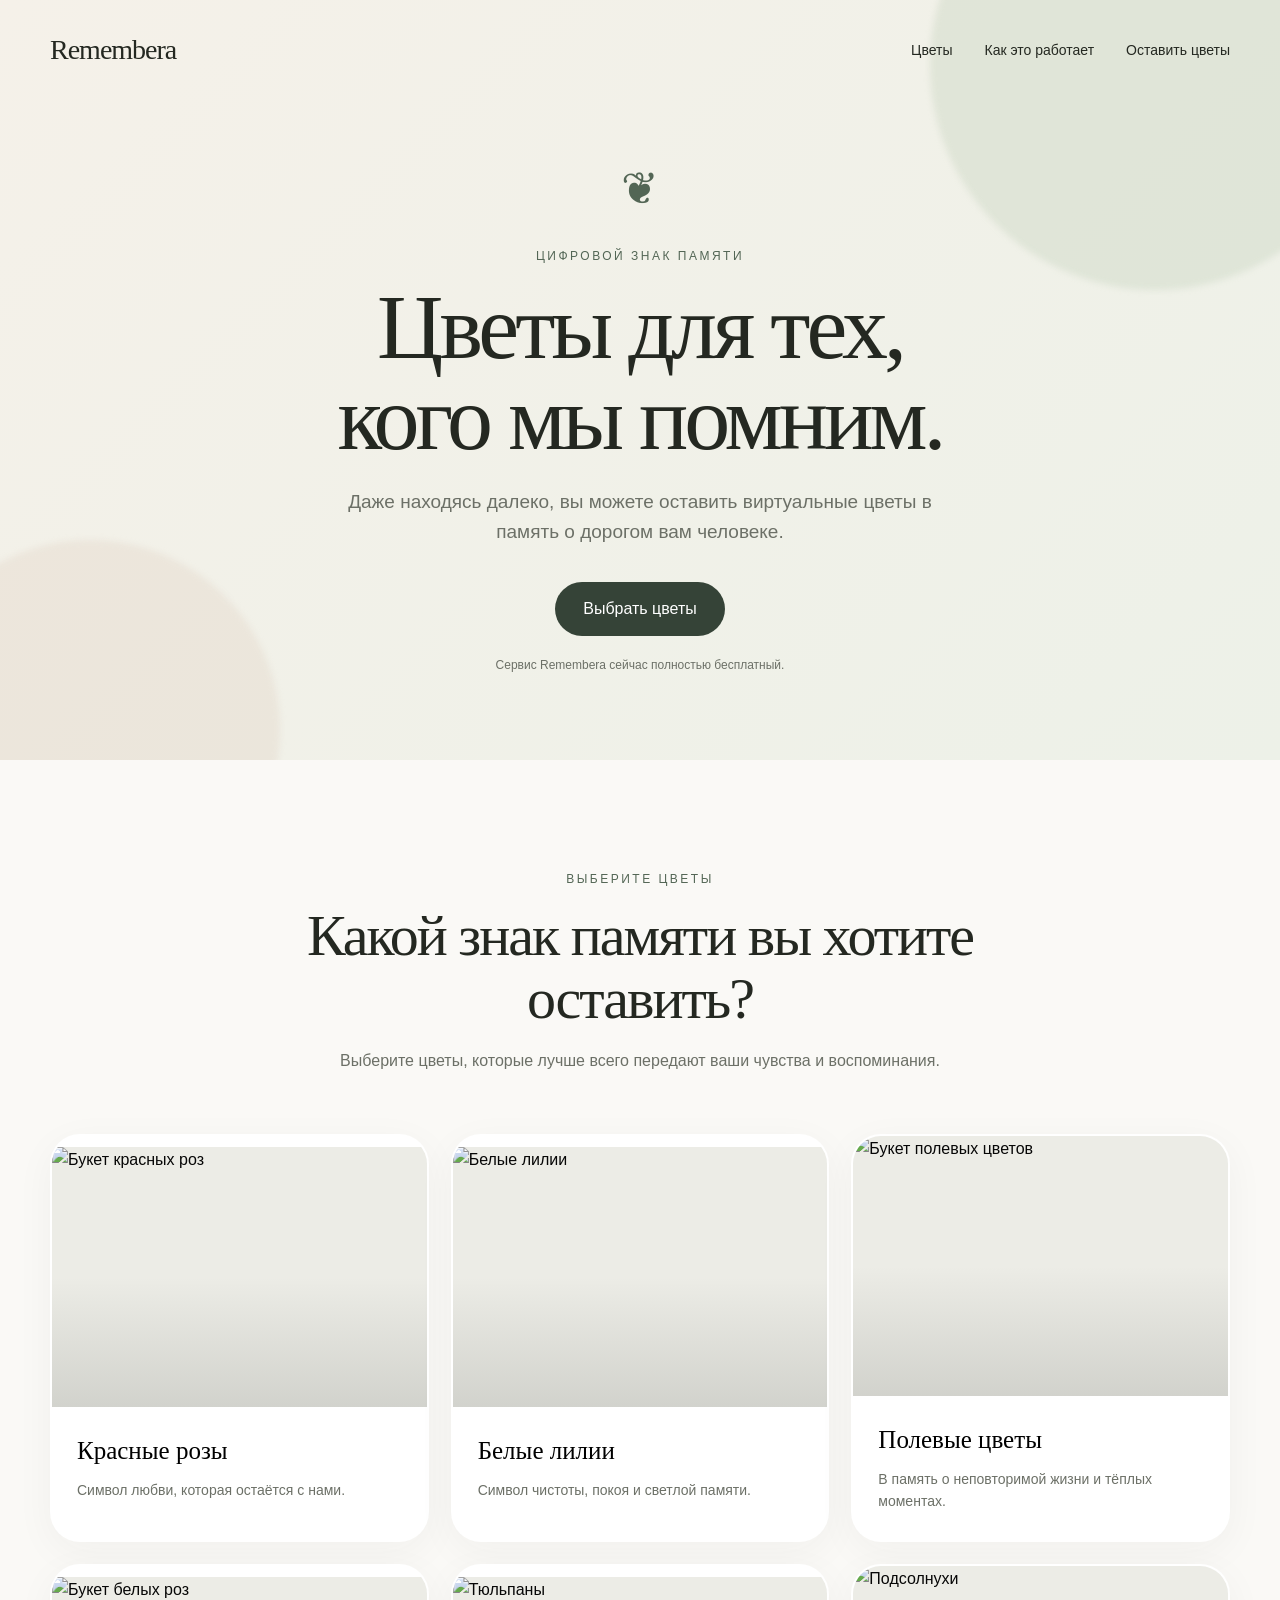
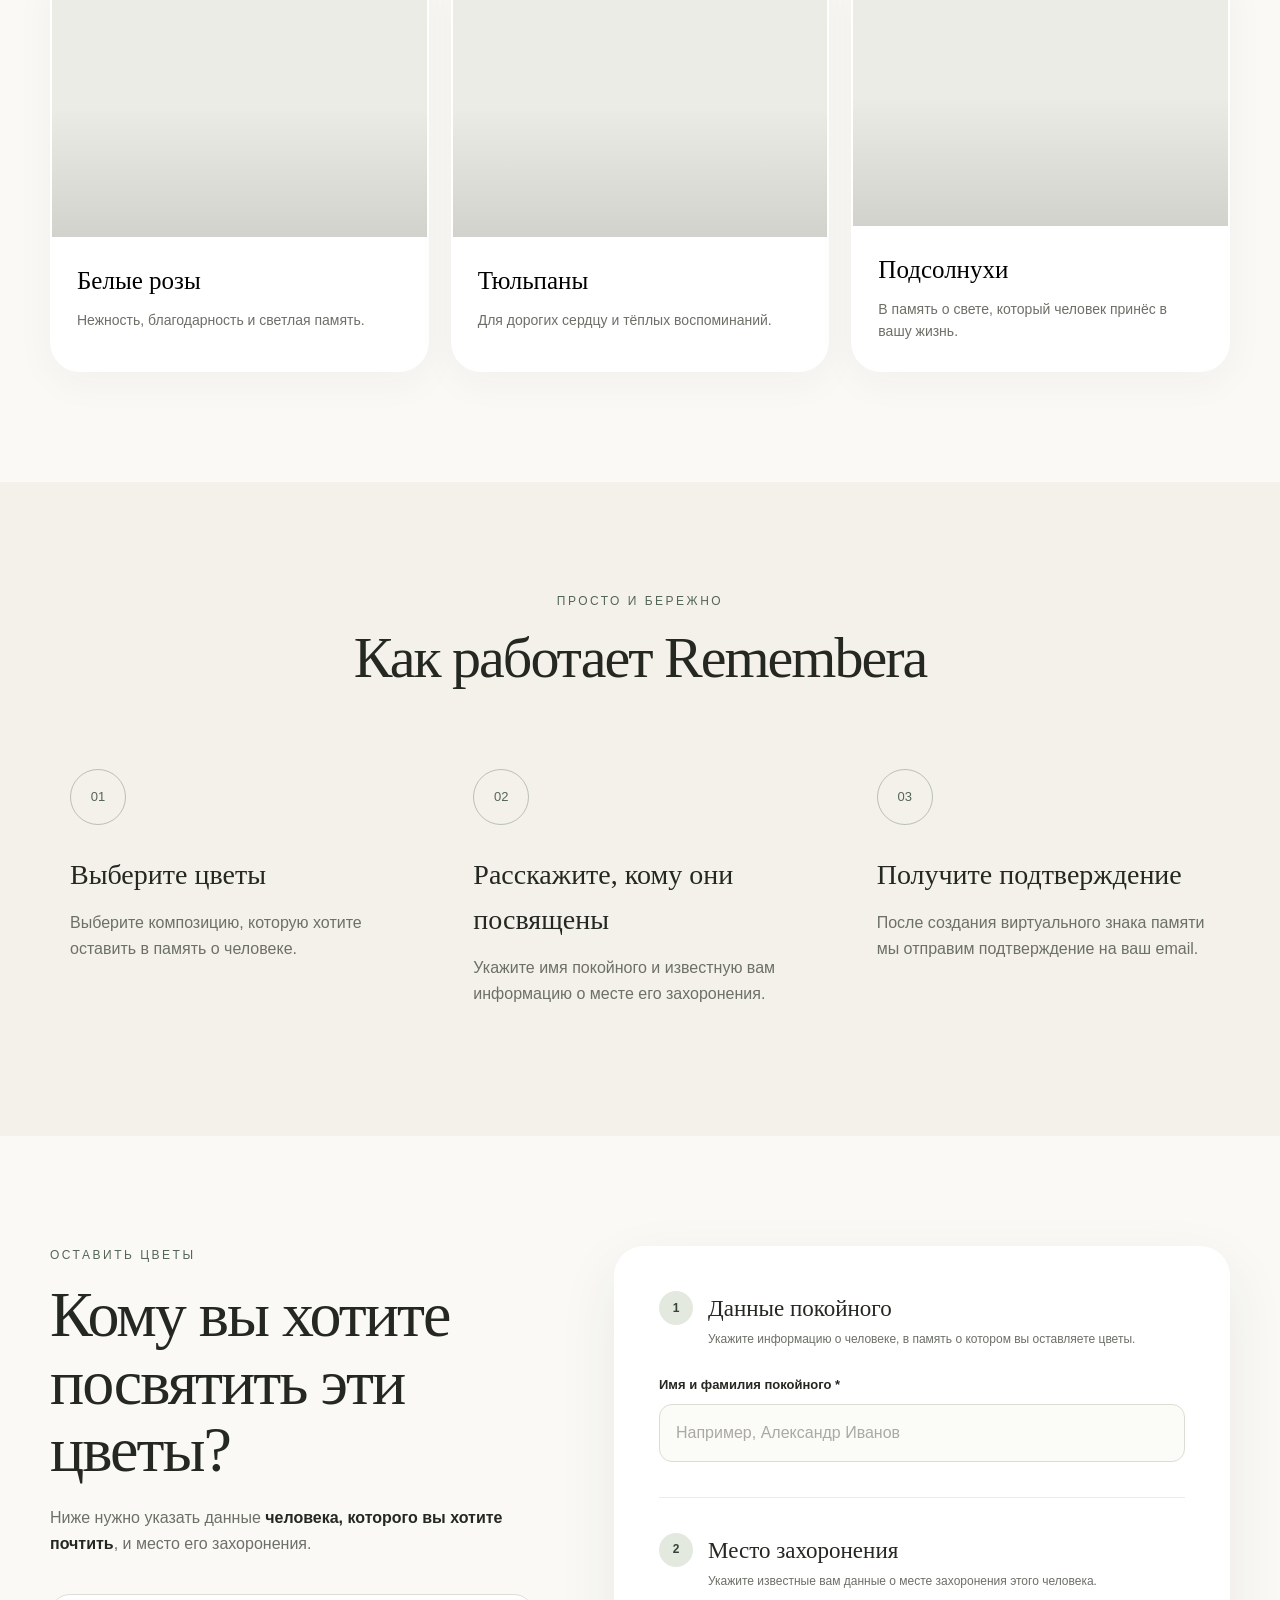
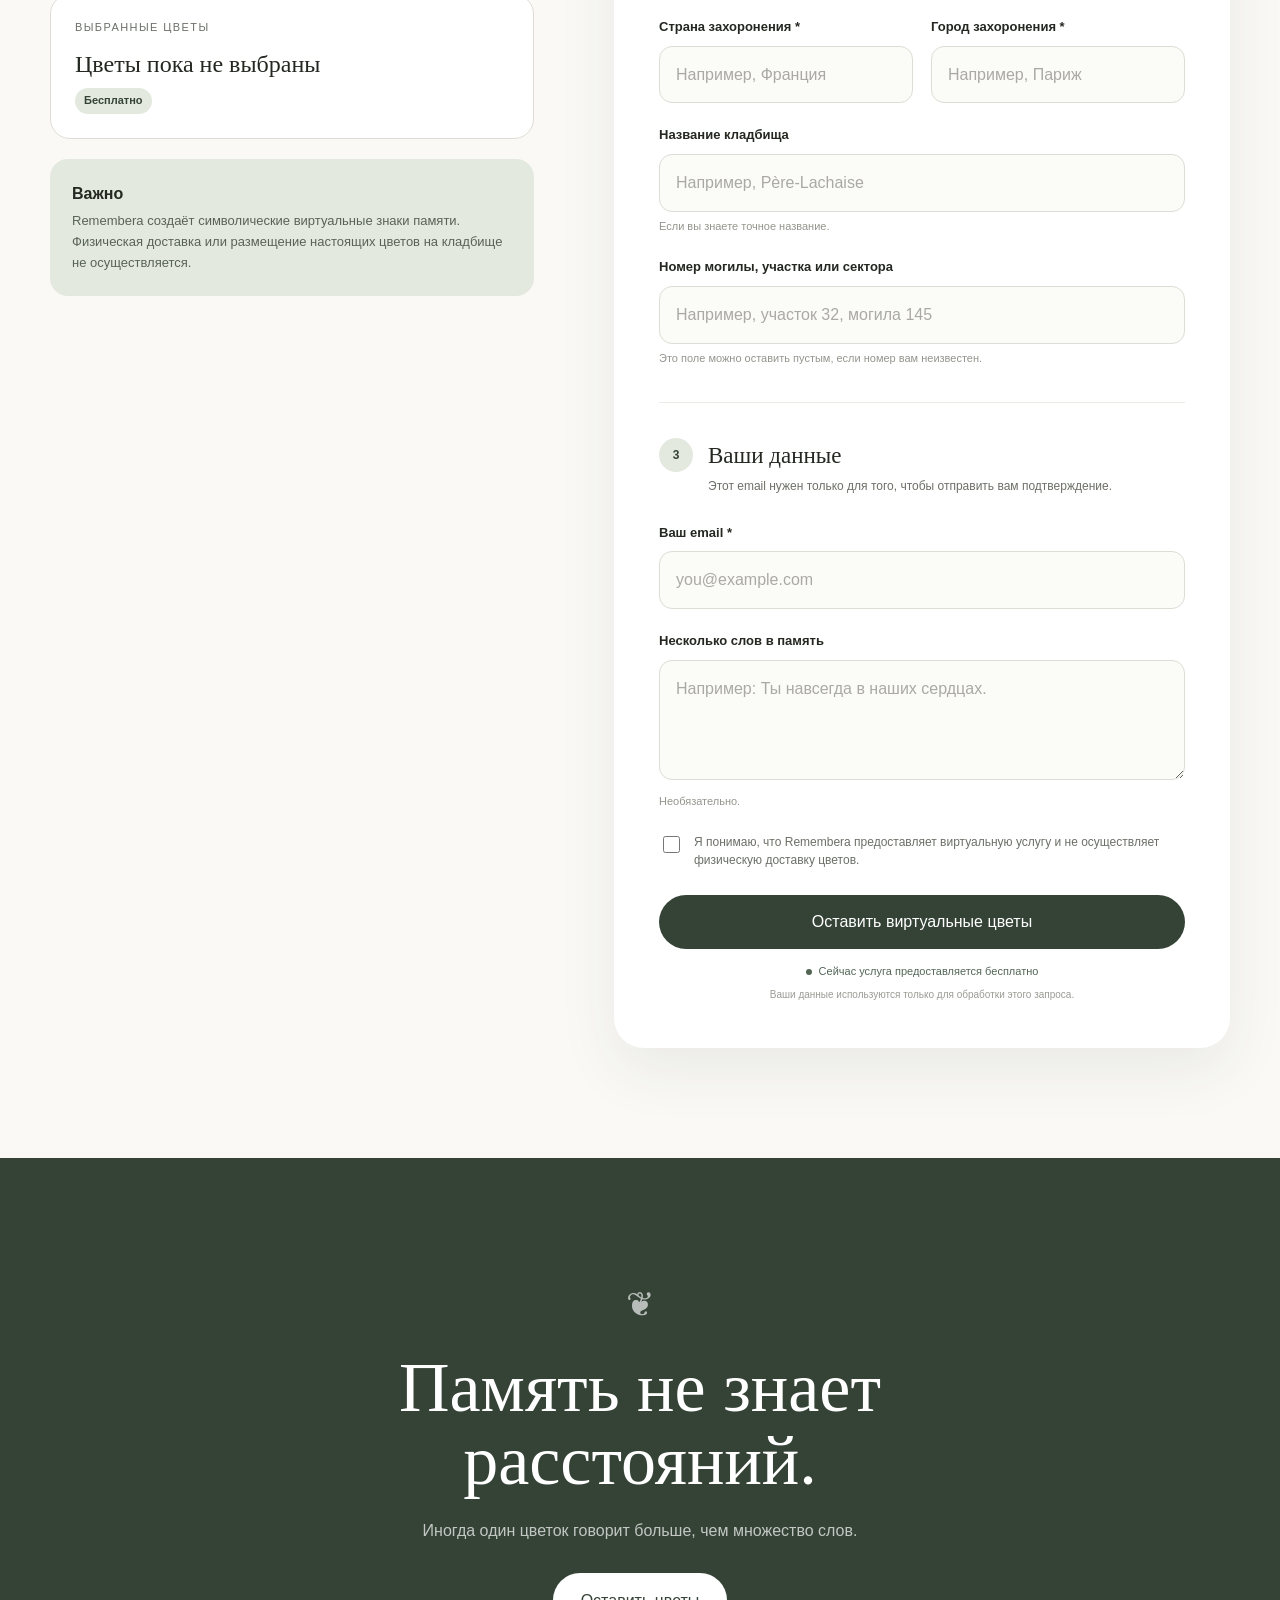
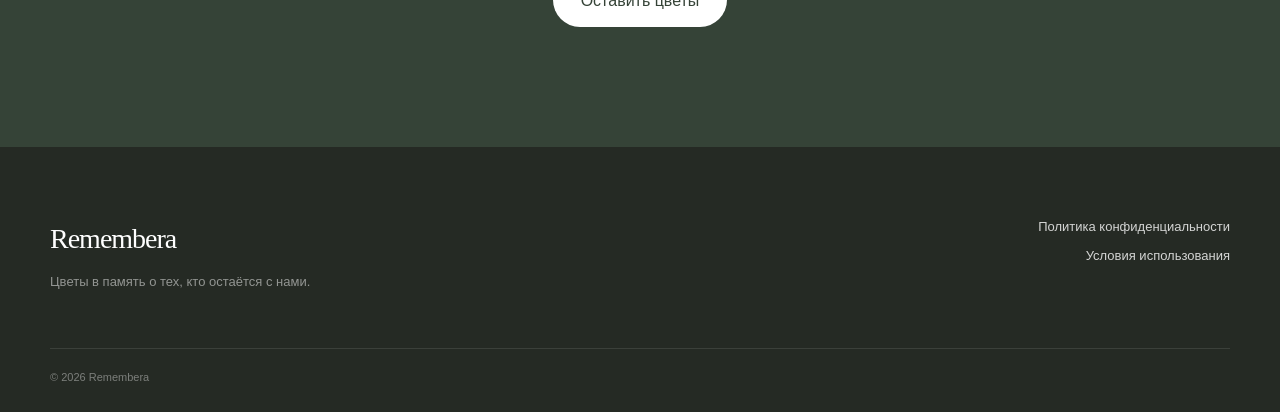
==== commit 66bff84b: "Add files via upload" ====
--- a/index.html
+++ b/index.html
@@ -148,7 +148,7 @@
     <div class="flowers-grid">
 
 
-      <!-- ROSES -->
+      <!-- КРАСНЫЕ РОЗЫ -->
 
       <button
         class="flower-card"
@@ -159,8 +159,8 @@
         <div class="flower-photo">
 
           <img
-            src="https://images.unsplash.com/photo-1518895949257-7621c3c786d7?auto=format&fit=crop&w=900&q=85"
-            alt="Красные розы"
+            src="https://images.unsplash.com/photo-1570118281125-84ec73b8008a?auto=format&fit=crop&w=1200&q=85"
+            alt="Букет красных роз"
             loading="lazy"
           >
 
@@ -187,19 +187,19 @@
 
 
 
-      <!-- WHITE FLOWERS -->
+      <!-- БЕЛЫЕ ЛИЛИИ -->
 
       <button
         class="flower-card"
-        data-flower="Белые цветы"
+        data-flower="Белые лилии"
         type="button"
       >
 
         <div class="flower-photo">
 
           <img
-            src="https://images.unsplash.com/photo-1490750967868-88aa4486c946?auto=format&fit=crop&w=900&q=85"
-            alt="Белые цветы"
+            src="https://images.unsplash.com/photo-1770731959681-3ef897ba96f2?auto=format&fit=crop&w=1200&q=85"
+            alt="Белые лилии"
             loading="lazy"
           >
 
@@ -213,11 +213,11 @@
         <div class="flower-card-content">
 
           <h3>
-            Белые цветы
+            Белые лилии
           </h3>
 
           <p>
-            Символ света, покоя и тихой памяти.
+            Символ чистоты, покоя и светлой памяти.
           </p>
 
         </div>
@@ -226,7 +226,7 @@
 
 
 
-      <!-- WILDFLOWERS -->
+      <!-- ПОЛЕВЫЕ ЦВЕТЫ -->
 
       <button
         class="flower-card"
@@ -237,8 +237,8 @@
         <div class="flower-photo">
 
           <img
-            src="https://images.unsplash.com/photo-1497250681960-ef046c08a56e?auto=format&fit=crop&w=900&q=85"
-            alt="Полевые цветы"
+            src="https://images.unsplash.com/photo-1774005369955-9e1c9dba91c3?auto=format&fit=crop&w=1200&q=85"
+            alt="Букет полевых цветов"
             loading="lazy"
           >
 
@@ -265,19 +265,19 @@
 
 
 
-      <!-- LIGHT ROSES -->
+      <!-- БЕЛЫЕ РОЗЫ -->
 
       <button
         class="flower-card"
-        data-flower="Светлые розы"
+        data-flower="Белые розы"
         type="button"
       >
 
         <div class="flower-photo">
 
           <img
-            src="https://images.unsplash.com/photo-1496062031456-07b8f162a322?auto=format&fit=crop&w=900&q=85"
-            alt="Светлые розы"
+            src="https://images.unsplash.com/photo-1547713044-6681f3daa9e7?auto=format&fit=crop&w=1200&q=85"
+            alt="Букет белых роз"
             loading="lazy"
           >
 
@@ -291,7 +291,7 @@
         <div class="flower-card-content">
 
           <h3>
-            Светлые розы
+            Белые розы
           </h3>
 
           <p>
@@ -304,7 +304,7 @@
 
 
 
-      <!-- TULIPS -->
+      <!-- ТЮЛЬПАНЫ -->
 
       <button
         class="flower-card"
@@ -315,7 +315,7 @@
         <div class="flower-photo">
 
           <img
-            src="https://images.unsplash.com/photo-1520763185298-1b434c919102?auto=format&fit=crop&w=900&q=85"
+            src="https://images.unsplash.com/photo-1520763185298-1b434c919102?auto=format&fit=crop&w=1200&q=85"
             alt="Тюльпаны"
             loading="lazy"
           >
@@ -343,7 +343,7 @@
 
 
 
-      <!-- SUNFLOWERS -->
+      <!-- ПОДСОЛНУХИ -->
 
       <button
         class="flower-card"
@@ -354,7 +354,7 @@
         <div class="flower-photo">
 
           <img
-            src="https://images.unsplash.com/photo-1597848212624-a19eb35e2651?auto=format&fit=crop&w=900&q=85"
+            src="https://images.unsplash.com/photo-1597848212624-a19eb35e2651?auto=format&fit=crop&w=1200&q=85"
             alt="Подсолнухи"
             loading="lazy"
           >
@@ -571,7 +571,7 @@
 
 
 
-          <!-- DECEASED SECTION -->
+          <!-- ДАННЫЕ ПОКОЙНОГО -->
 
           <div class="form-section-heading">
 
@@ -619,7 +619,7 @@
 
 
 
-          <!-- BURIAL SECTION -->
+          <!-- МЕСТО ЗАХОРОНЕНИЯ -->
 
           <div class="form-section-heading">
 
@@ -737,7 +737,7 @@
 
 
 
-          <!-- CUSTOMER -->
+          <!-- ДАННЫЕ ПОЛЬЗОВАТЕЛЯ -->
 
           <div class="form-section-heading">
 
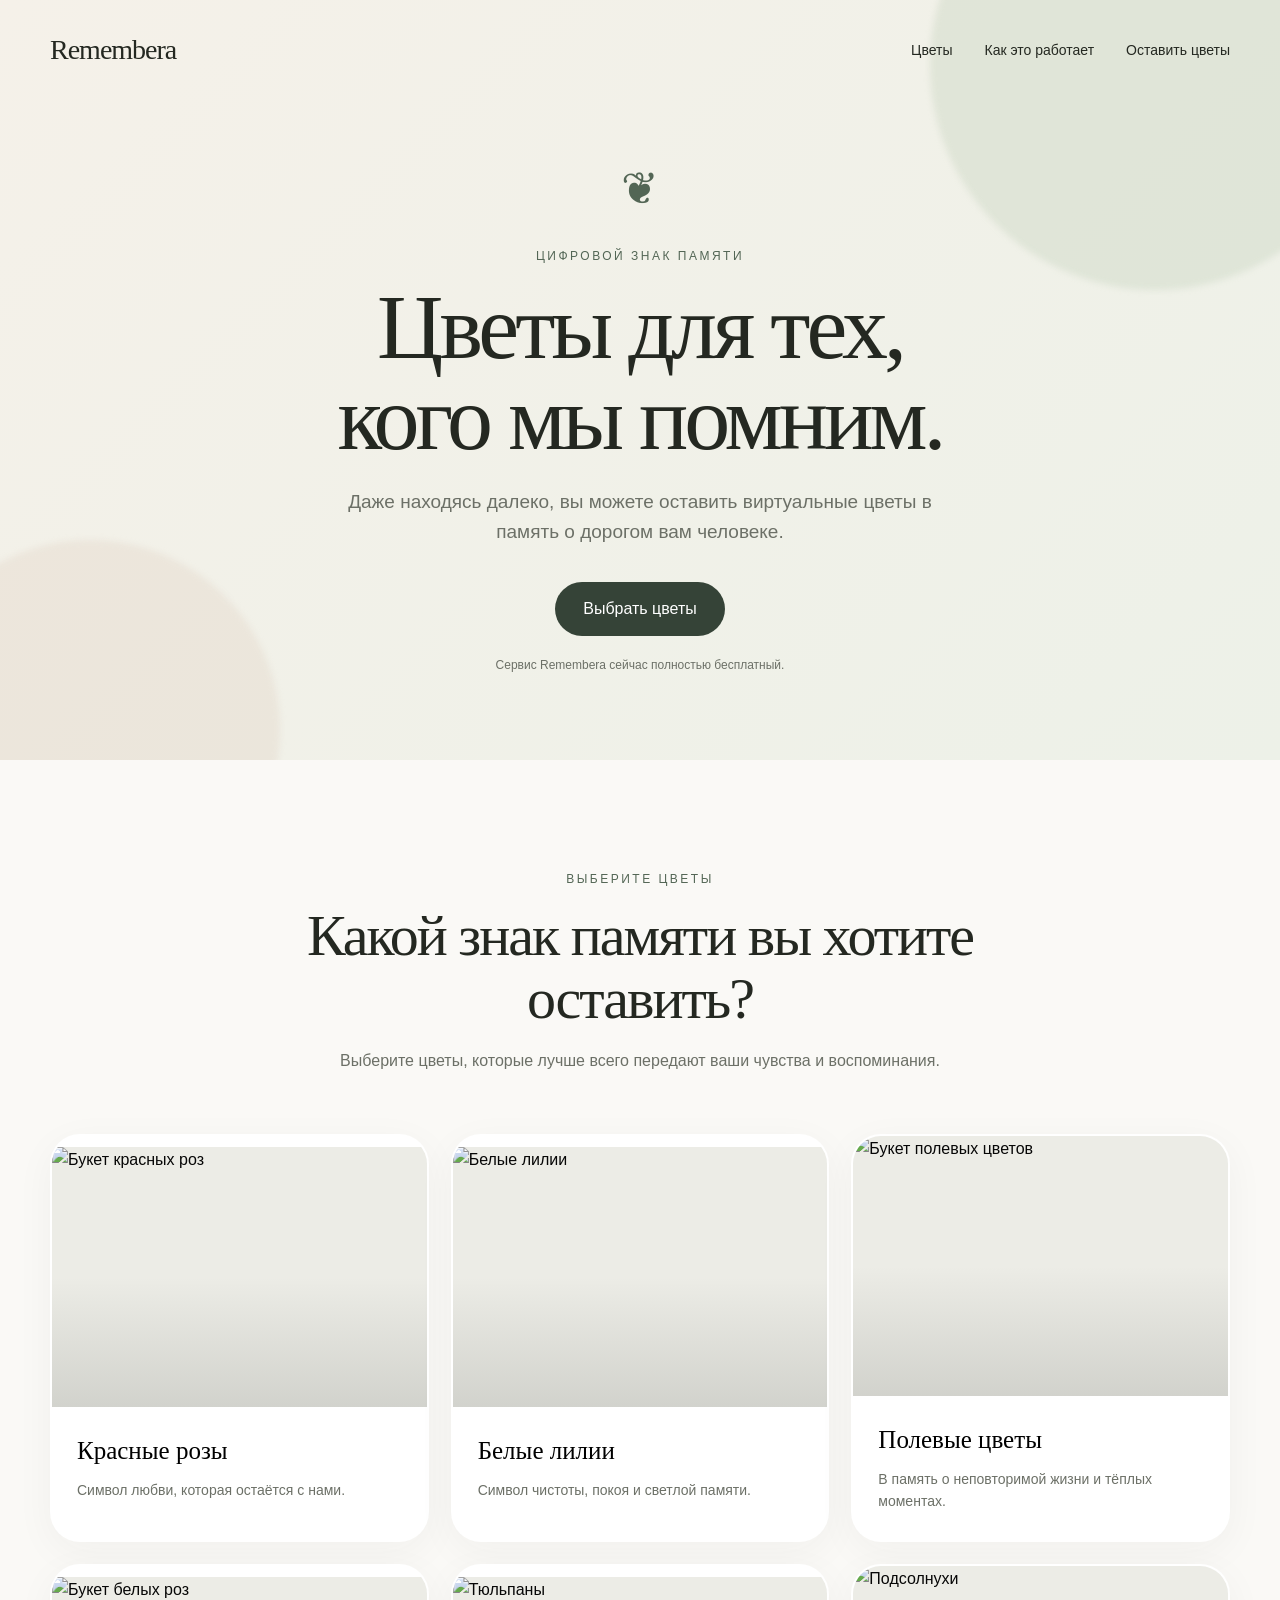
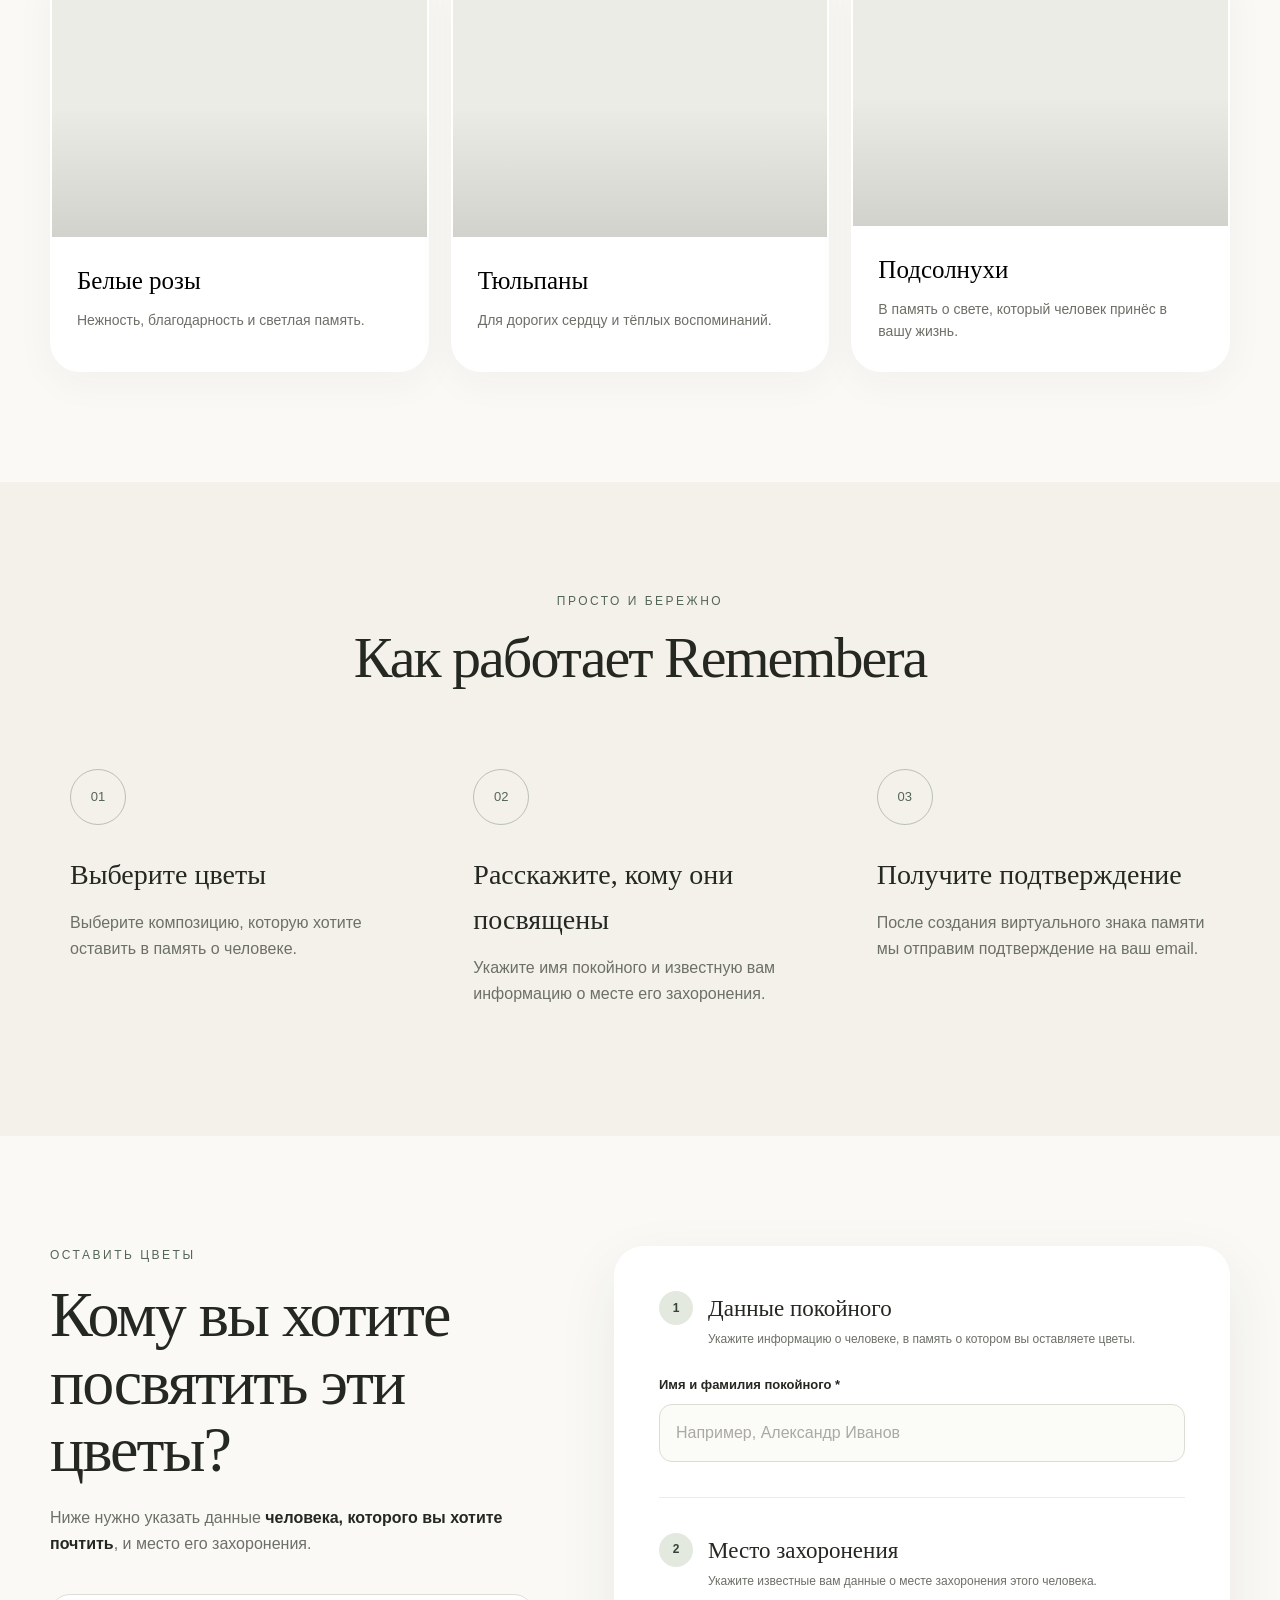
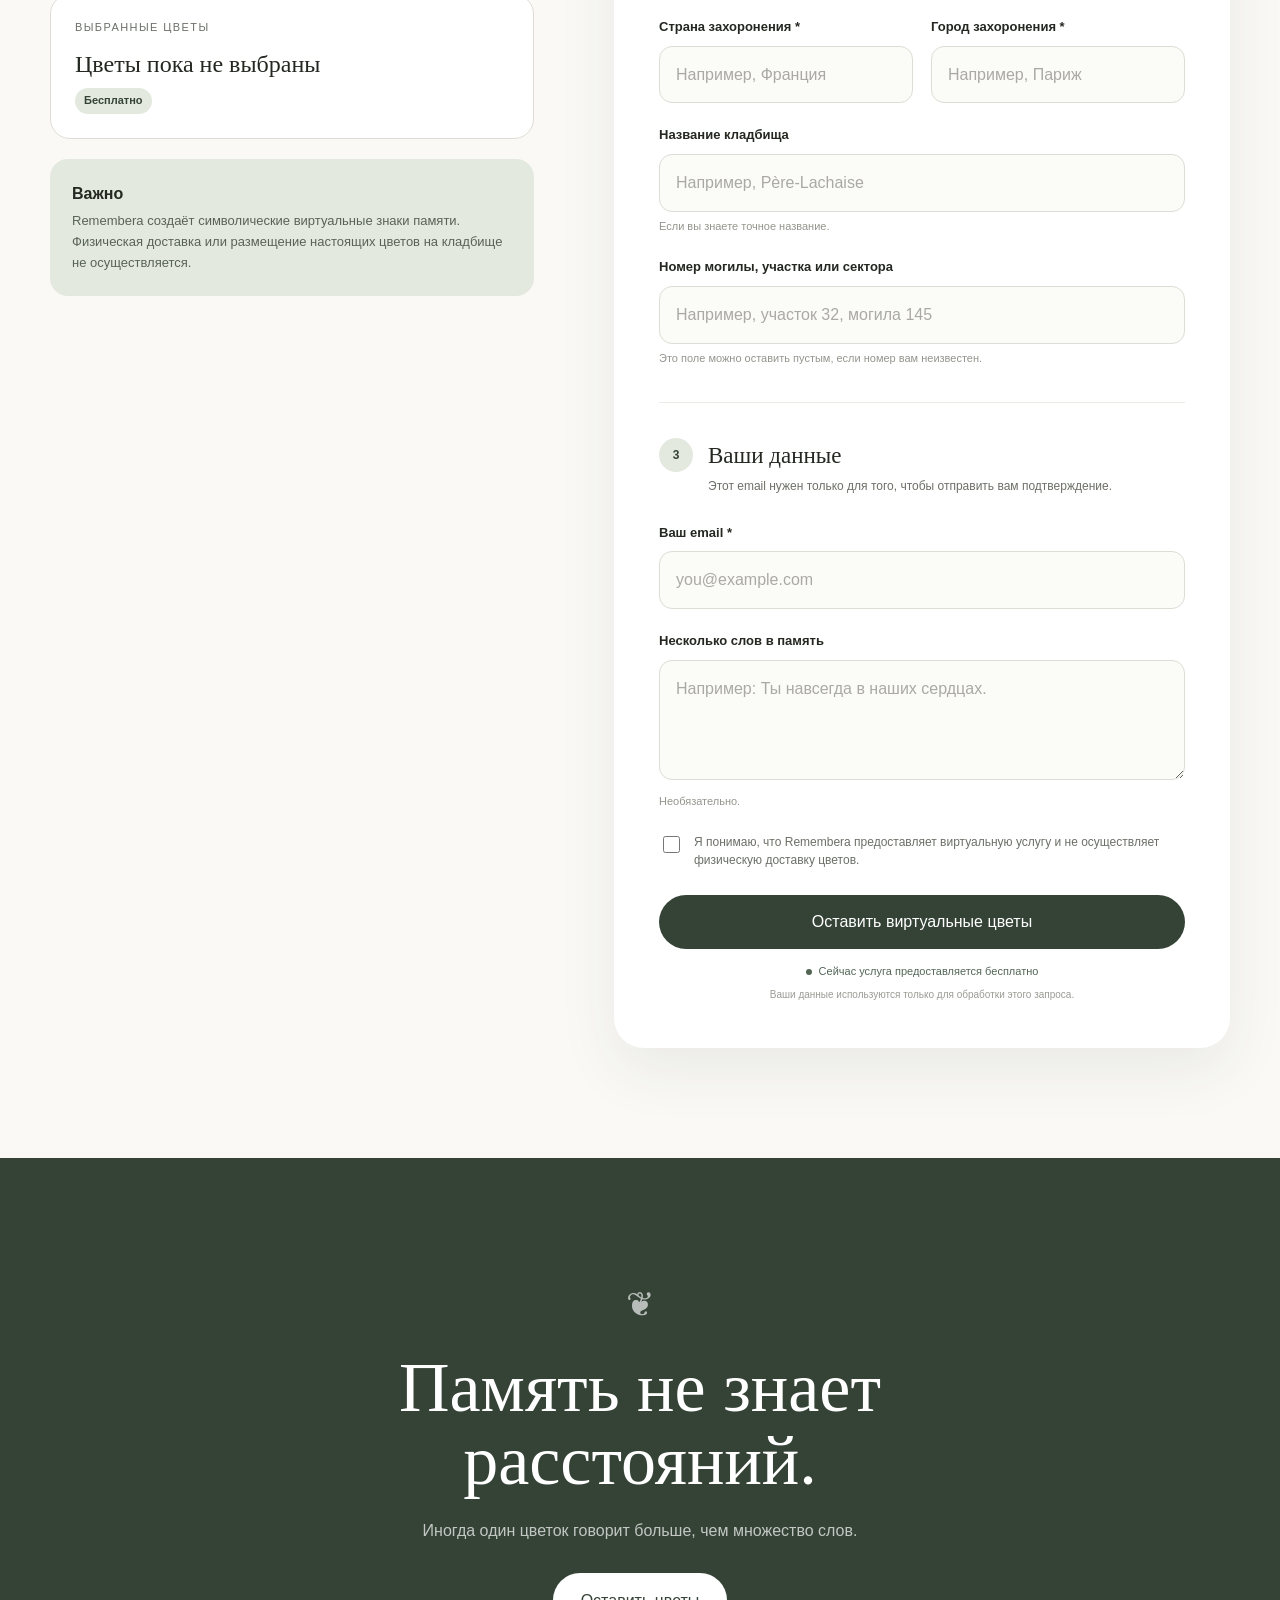
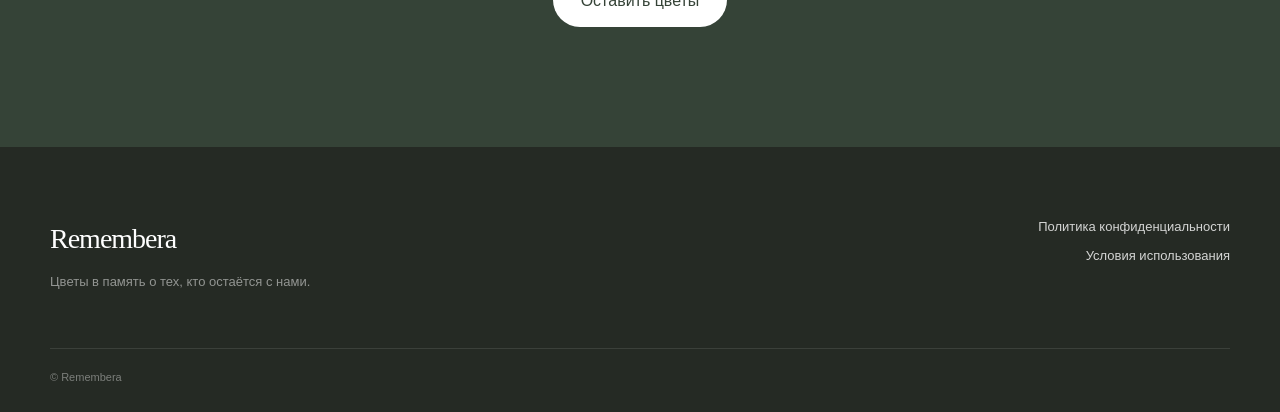
==== commit a69705cd: "Add files via upload" ====
--- a/index.html
+++ b/index.html
@@ -556,11 +556,7 @@
       <div class="form-card">
 
 
-        <form
-          id="orderForm"
-          action="https://formspree.io/f/ВАШ_FORM_ID"
-          method="POST"
-        >
+      <form id="orderForm">
 
 
           <input
@@ -981,6 +977,7 @@
 
 
 
+<script src="https://cdn.jsdelivr.net/npm/@emailjs/browser@4/dist/email.min.js"></script>
 <script src="script.js"></script>
 
 
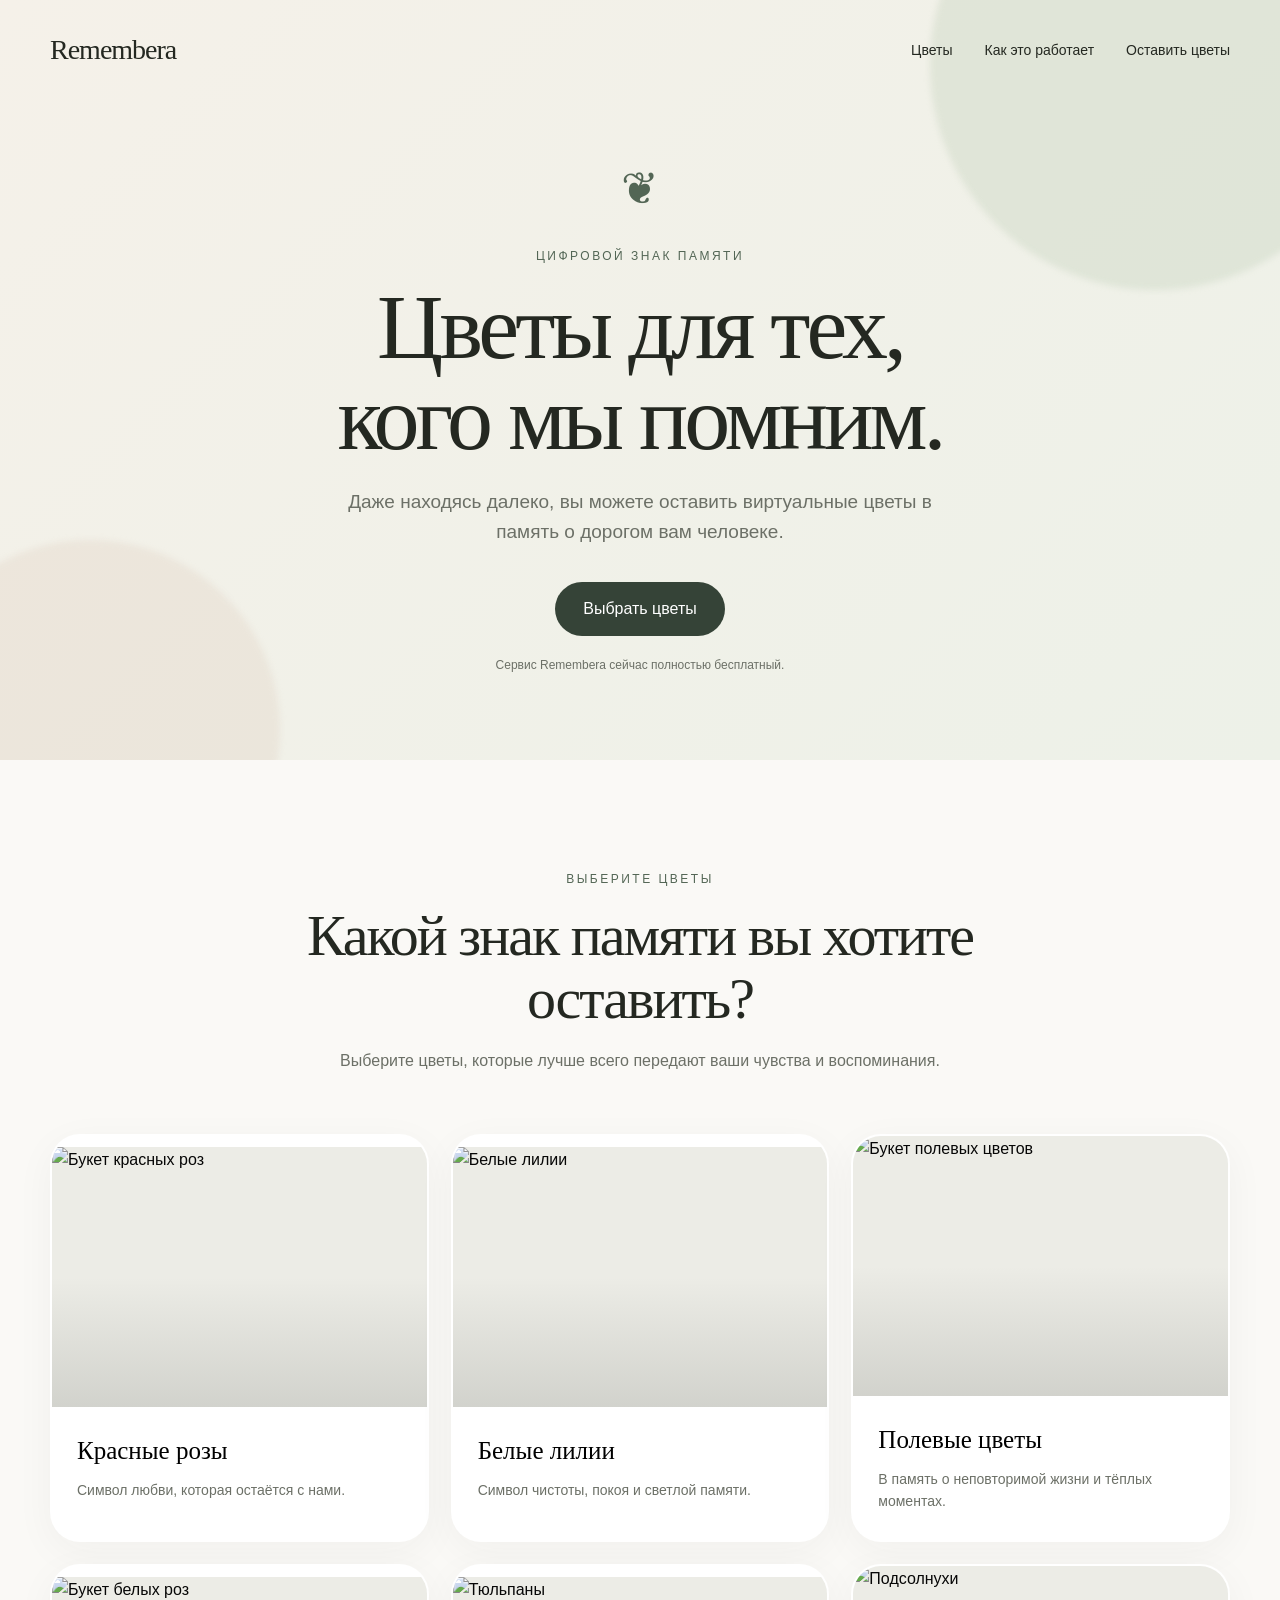
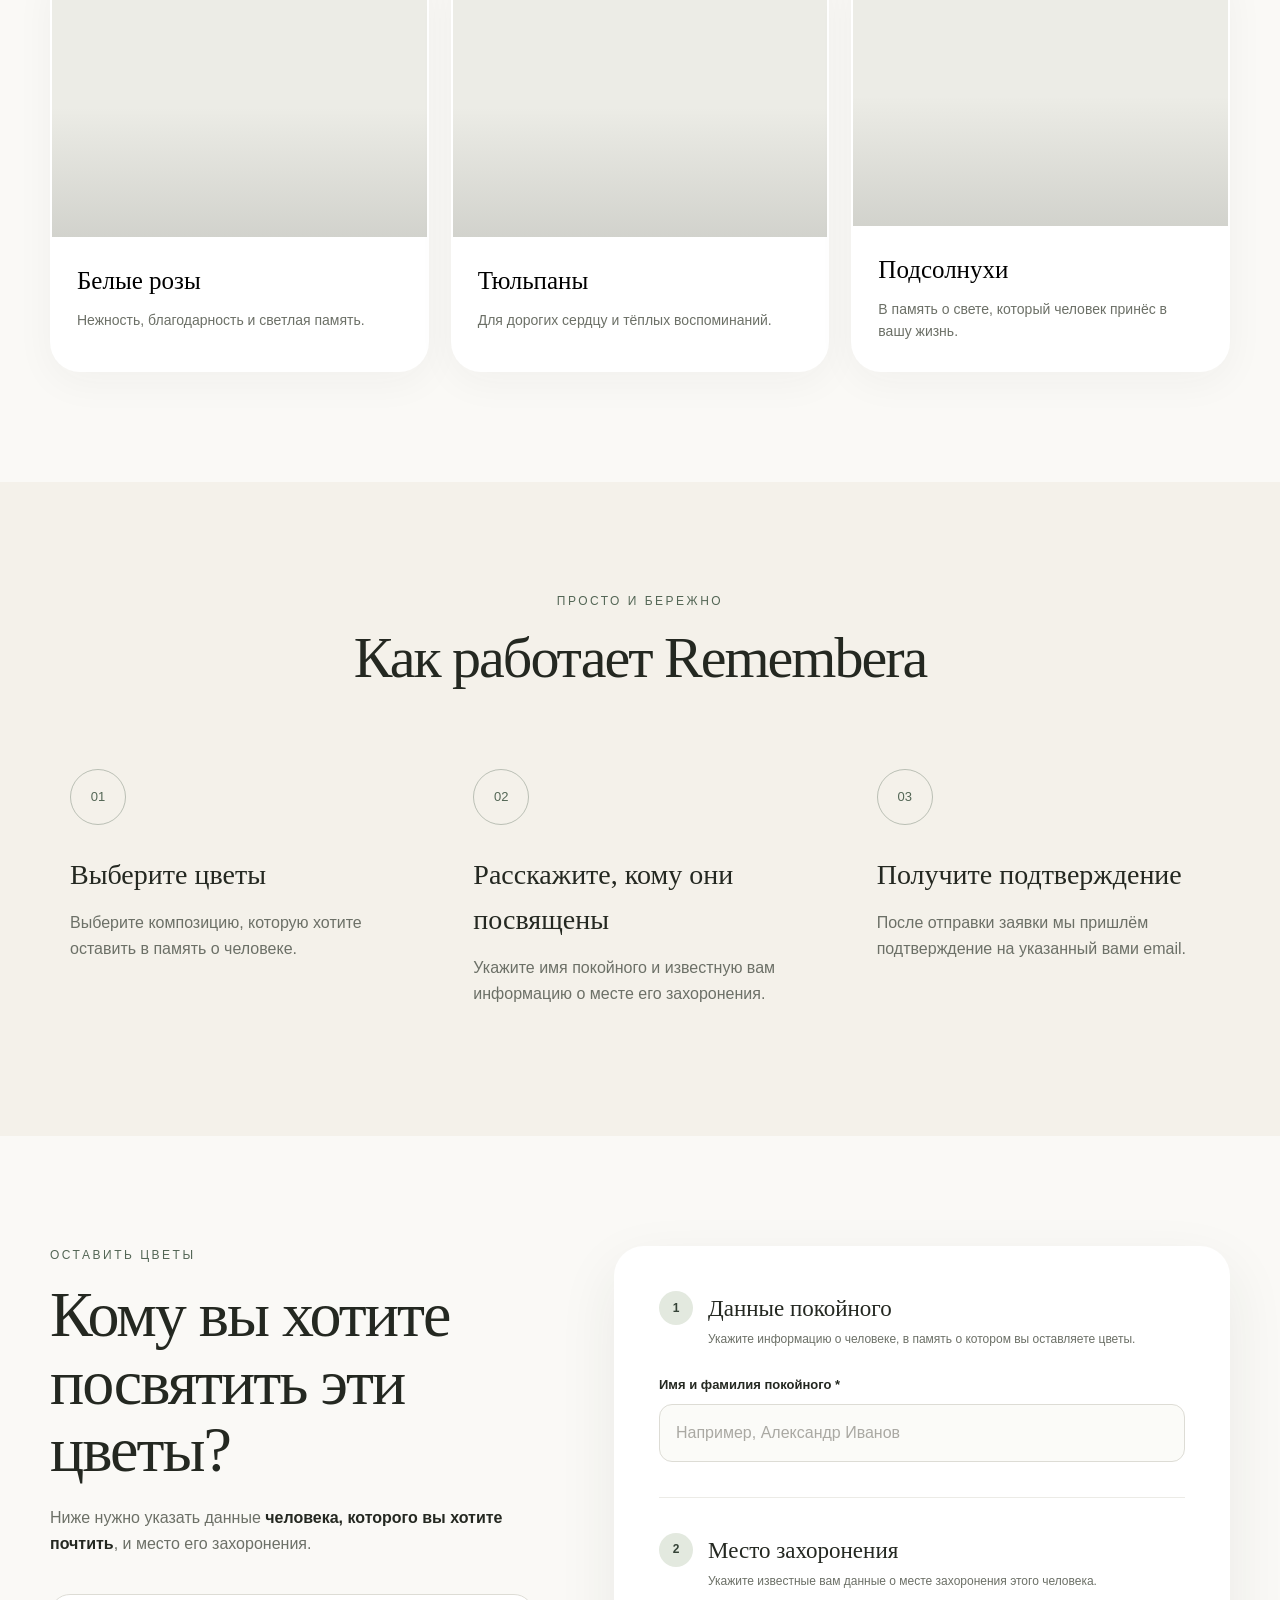
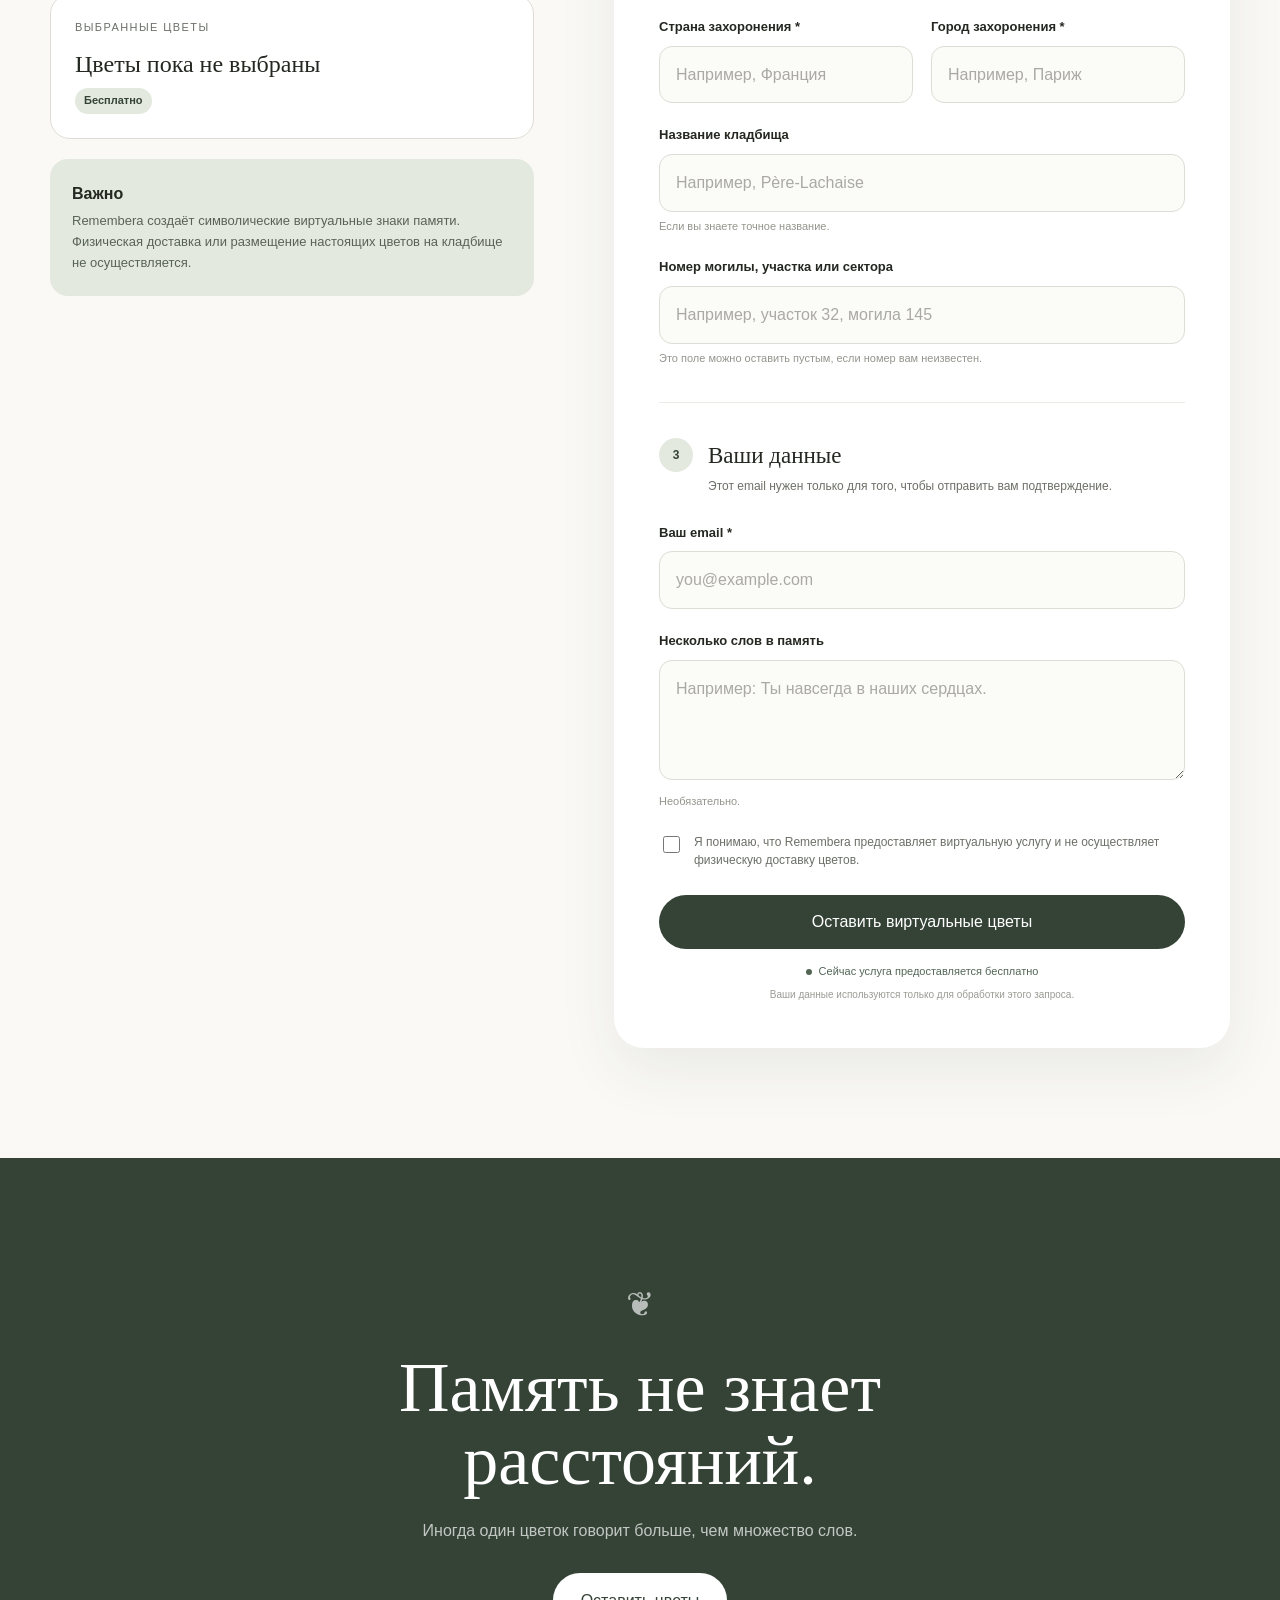
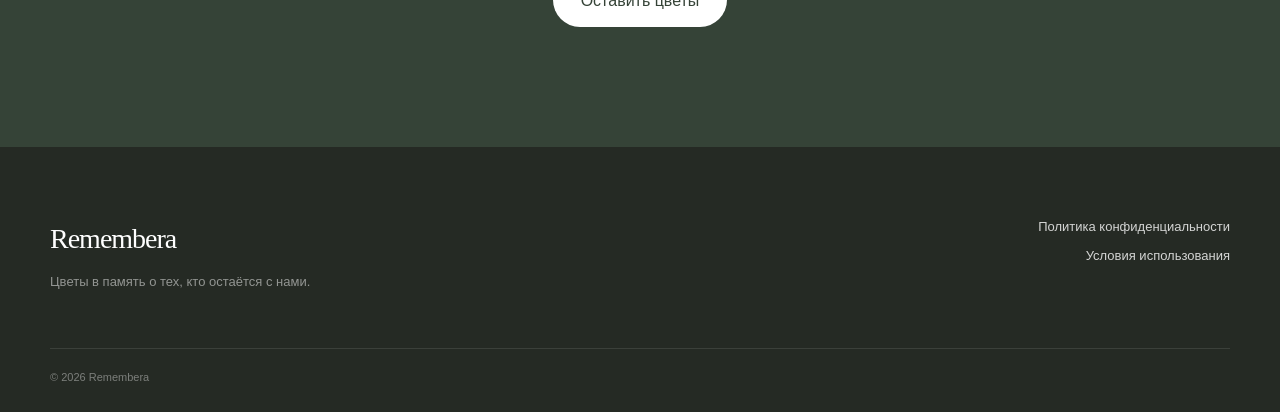
==== commit b0f3edb7: "Add files via upload" ====
--- a/index.html
+++ b/index.html
@@ -105,7 +105,6 @@
       Выбрать цветы
     </a>
 
-
     <p class="hero-note">
       Сервис Remembera сейчас полностью бесплатный.
     </p>
@@ -124,7 +123,6 @@
 >
 
   <div class="container">
-
 
     <div class="section-heading">
 
@@ -398,7 +396,6 @@
 
   <div class="container">
 
-
     <div class="section-heading">
 
       <p class="eyebrow">
@@ -465,8 +462,8 @@
         </h3>
 
         <p>
-          После создания виртуального знака памяти
-          мы отправим подтверждение на ваш email.
+          После отправки заявки мы пришлём
+          подтверждение на указанный вами email.
         </p>
 
       </div>
@@ -556,13 +553,13 @@
       <div class="form-card">
 
 
-      <form id="orderForm">
+        <form id="orderForm">
 
 
           <input
             type="hidden"
-            name="Выбранные цветы"
             id="selectedFlowerInput"
+            name="flower"
           >
 
 
@@ -601,7 +598,7 @@
             <input
               type="text"
               id="personName"
-              name="Имя покойного"
+              name="person_name"
               placeholder="Например, Александр Иванов"
               required
               autocomplete="off"
@@ -652,7 +649,7 @@
               <input
                 type="text"
                 id="country"
-                name="Страна захоронения"
+                name="country"
                 placeholder="Например, Франция"
                 required
                 autocomplete="off"
@@ -671,7 +668,7 @@
               <input
                 type="text"
                 id="city"
-                name="Город захоронения"
+                name="city"
                 placeholder="Например, Париж"
                 required
                 autocomplete="off"
@@ -693,7 +690,7 @@
             <input
               type="text"
               id="cemetery"
-              name="Кладбище"
+              name="cemetery"
               placeholder="Например, Père-Lachaise"
               autocomplete="off"
             >
@@ -715,7 +712,7 @@
             <input
               type="text"
               id="grave"
-              name="Номер могилы или участка"
+              name="grave"
               placeholder="Например, участок 32, могила 145"
               autocomplete="off"
             >
@@ -767,7 +764,7 @@
             <input
               type="email"
               id="email"
-              name="Email заказчика"
+              name="email"
               placeholder="you@example.com"
               required
               autocomplete="email"
@@ -785,7 +782,7 @@
 
             <textarea
               id="message"
-              name="Послание"
+              name="message"
               placeholder="Например: Ты навсегда в наших сердцах."
             ></textarea>
 
@@ -859,13 +856,13 @@
           </p>
 
           <h3>
-            Ваш знак памяти принят
+            Ваша заявка принята
           </h3>
 
           <p>
             Мы получили ваш запрос.
-            После создания виртуального знака памяти
-            подтверждение придёт на указанный вами email.
+            Письмо-подтверждение отправлено
+            на указанный вами email.
           </p>
 
 
@@ -931,7 +928,6 @@
 
   <div class="container footer-inner">
 
-
     <div>
 
       <a
@@ -949,7 +945,6 @@
     </div>
 
 
-
     <div class="footer-links">
 
       <a href="privacy.html">
@@ -962,7 +957,6 @@
 
     </div>
 
-
   </div>
 
 
@@ -976,9 +970,15 @@
 </footer>
 
 
-
-<script src="https://cdn.jsdelivr.net/npm/@emailjs/browser@4/dist/email.min.js"></script>
-<script src="script.js"></script>
+<!-- EMAILJS -->
+
+<script
+  src="https://cdn.jsdelivr.net/npm/@emailjs/browser@4/dist/email.min.js">
+</script>
+
+<!-- REMEMBERA JS -->
+
+<script src="script.js?v=4"></script>
 
 
 </body>
